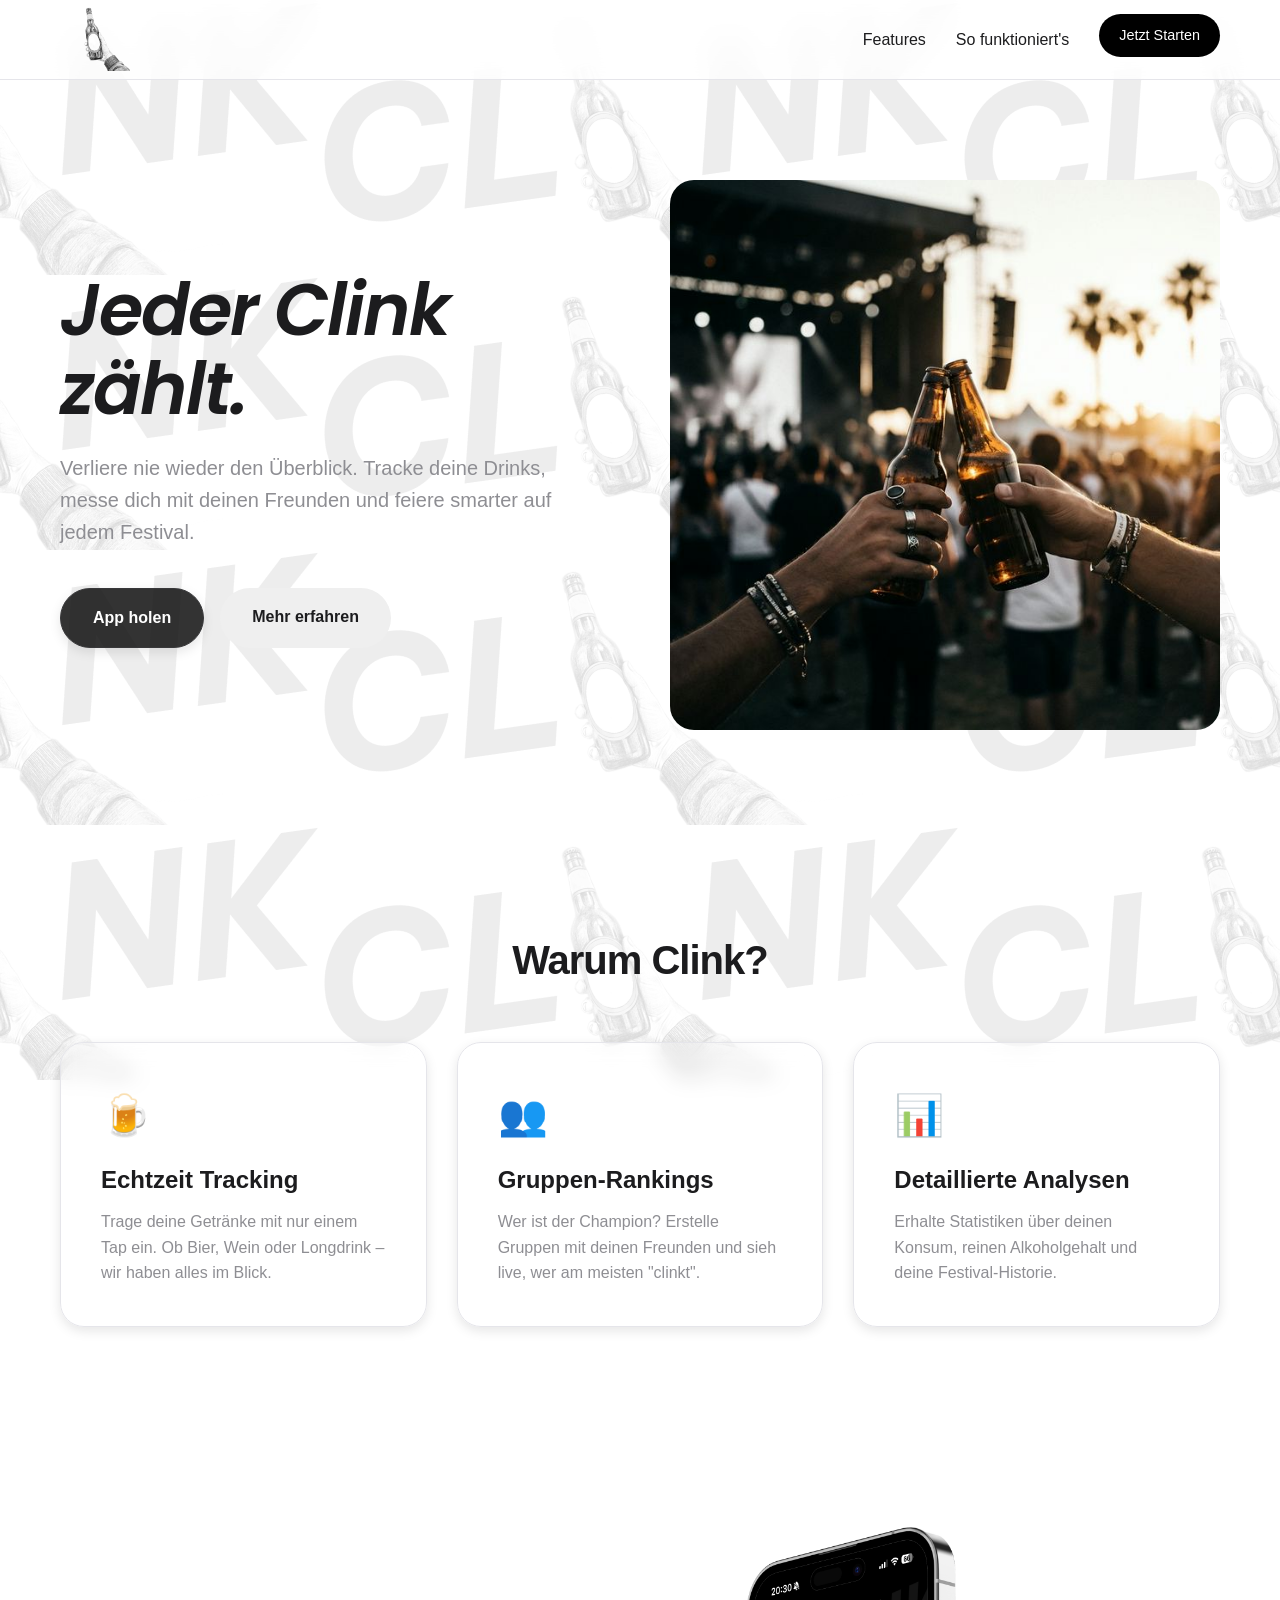
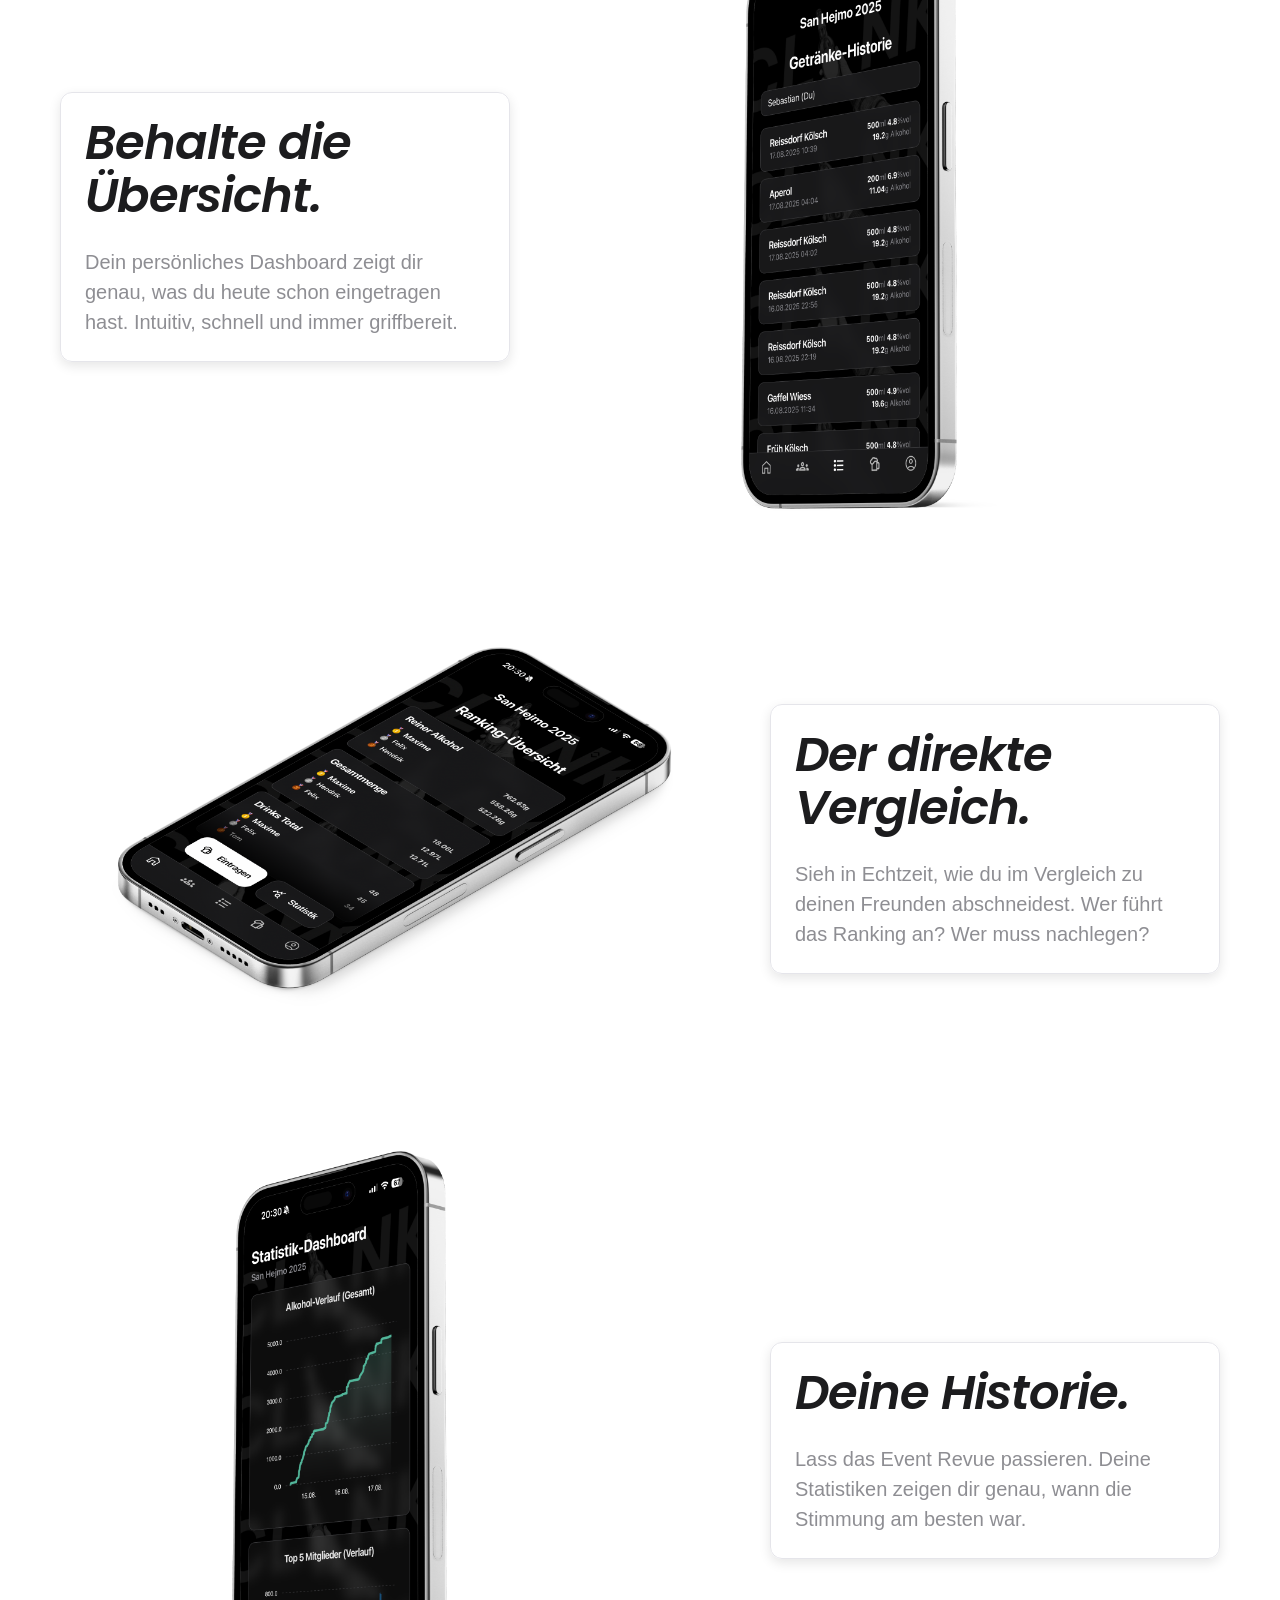
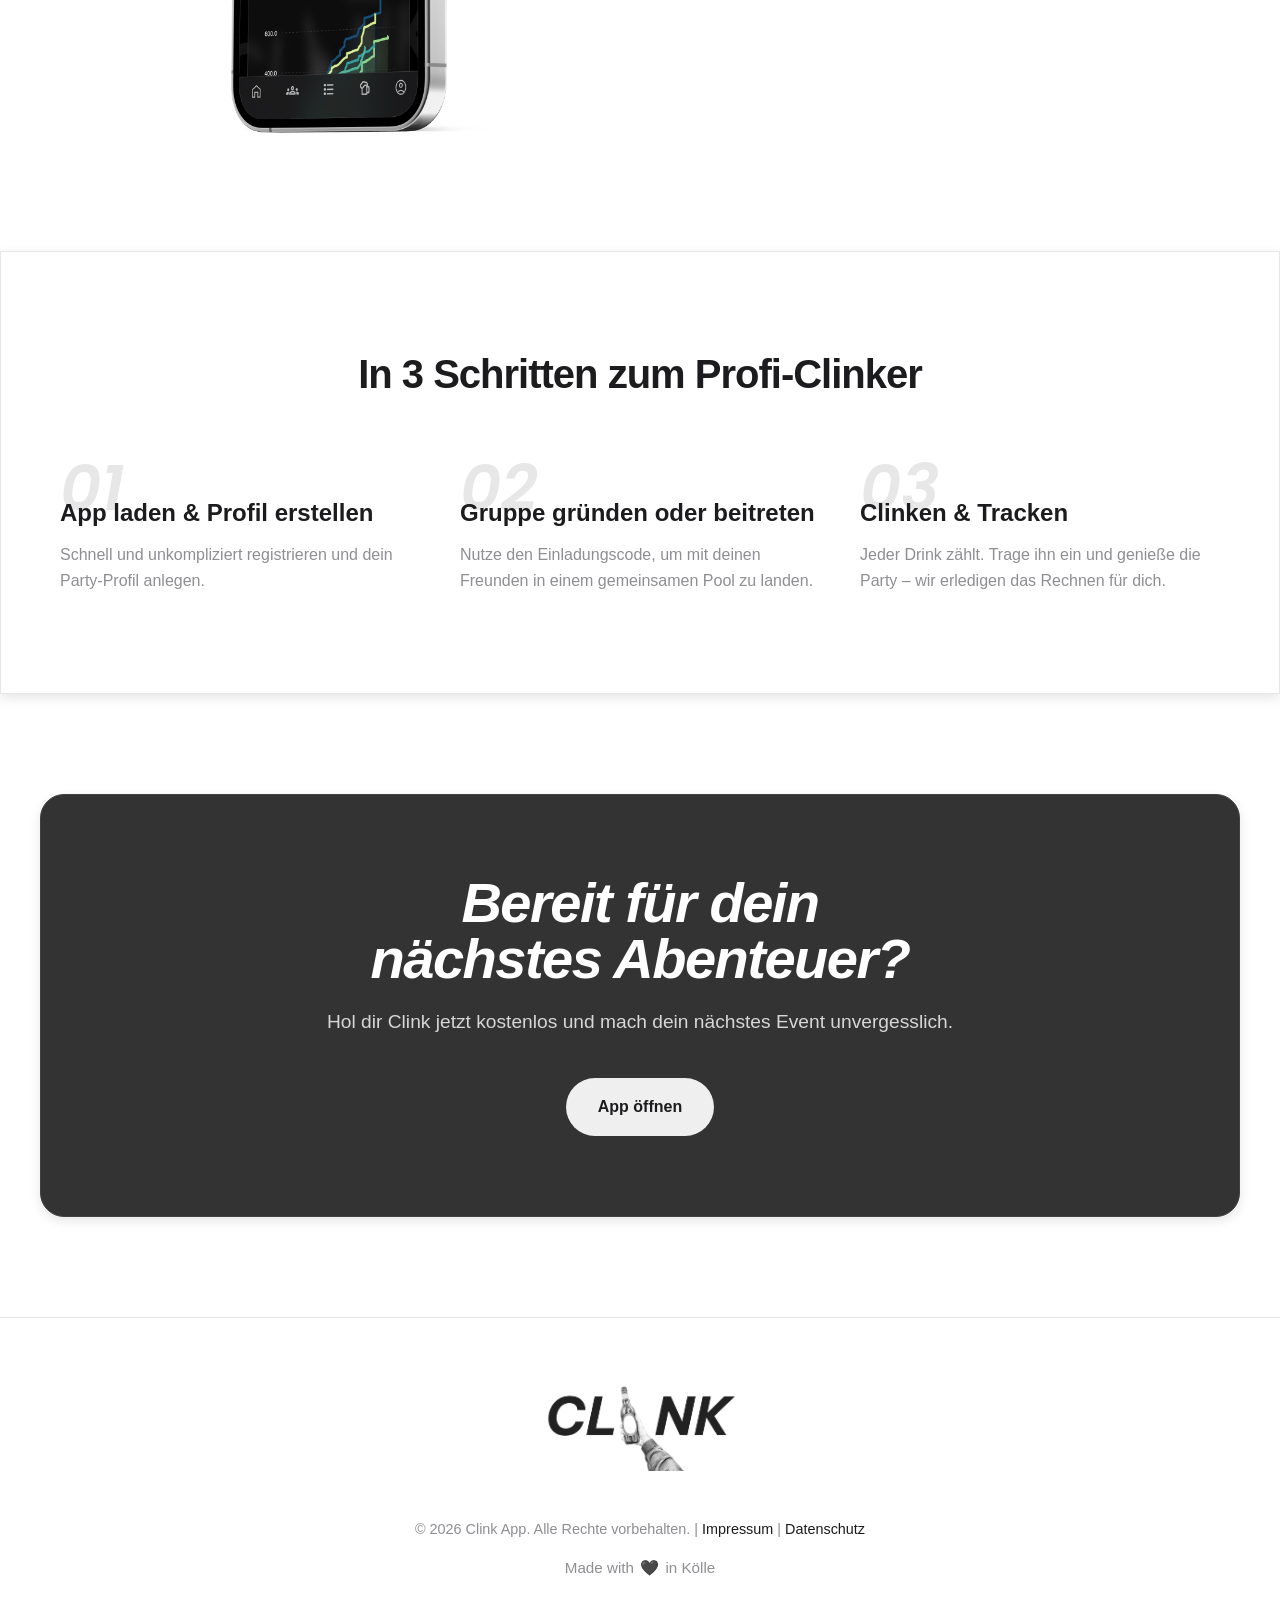
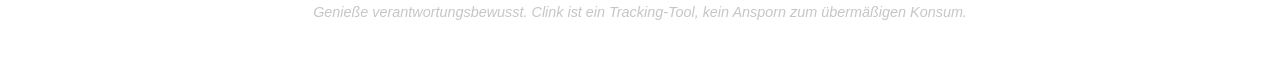
==== index.html @ c9721e07 "remove intro, enhance button and CTA styles" ====
<!DOCTYPE html>
<html lang="de">
<head>
    <meta charset="UTF-8">
    <meta name="viewport" content="width=device-width, initial-scale=1.0">
    <link rel="icon" type="image/x-icon" href="assets//images/favicon.ico">
    <title>Clink | Jeder Clink zählt – Die Drink-Tracking App für Party & Festival</title>
    <meta name="description" content="Verfolgere deinen Alkoholkonsum auf Festivals und Partys mit Clink. Die smarte Drink-Tracking App für Gruppen. Jeder Clink zählt!">
    <meta name="keywords" content="Drink Tracking, Festival App, Party App, Alkohol Tracker, Clink App, Party Statistik">
    
    <!-- Open Graph / Facebook -->
    <meta property="og:type" content="website">
    <meta property="og:url" content="https://clink-app.de/">
    <meta property="og:title" content="Clink | Jeder Clink zählt">
    <meta property="og:description" content="Die ultimative App zum Tracken deiner Drinks auf Festivals und Partys. Jetzt Gruppen beitreten und Statistik führen.">
    <meta property="og:image" content="assets/images/og-image.jpg">

    <!-- Twitter -->
    <meta property="twitter:card" content="summary_large_image">
    <meta property="twitter:url" content="https://clink-app.de/">
    <meta property="twitter:title" content="Clink | Jeder Clink zählt">
    <meta property="twitter:description" content="Die ultimative App zum Tracken deiner Drinks auf Festivals und Partys.">
    <meta property="twitter:image" content="assets/images/og-image.jpg">

    <!-- Schema.org for SEO -->
    <script type="application/ld+json">
    {
      "@context": "https://schema.org",
      "@type": "SoftwareApplication",
      "name": "Clink",
      "operatingSystem": "iOS, Android",
      "applicationCategory": "UtilitiesApplication",
      "offers": {
        "@type": "Offer",
        "price": "0",
        "priceCurrency": "EUR"
      },
      "description": "Die ultimative Drink-Tracking App für Partys und Festivals. Jeder Clink zählt!",
      "aggregateRating": {
        "@type": "AggregateRating",
        "ratingValue": "4.9",
        "ratingCount": "1024"
      }
    }
    </script>
    <link rel="stylesheet" href="style.css">
</head>
<body>
    <!-- Parallax Background -->
    <div class="parallax-bg" id="parallaxBg"></div>
    
    <header>
        <nav class="container">
            <div class="logo">
                <img src="assets/images/clink-logo.png">
            </div>
            <button class="mobile-menu-toggle" aria-label="Menü öffnen">
                <span></span>
                <span></span>
                <span></span>
            </button>
            <ul class="nav-links">
                <li><a href="#features">Features</a></li>
                <li><a href="#how-it-works">So funktioniert's</a></li>
                <li><a href="#download" class="btn btn-small">Jetzt Starten</a></li>
            </ul>
        </nav>
    </header>

    <main>
        <section class="hero">
            <div class="container hero-grid">
                <div class="hero-content">
                    <h1 class="italic-brand">Jeder Clink zählt.</h1>
                    <p class="hero-subtext">Verliere nie wieder den Überblick. Tracke deine Drinks, messe dich mit deinen Freunden und feiere smarter auf jedem Festival.</p>
                    <div class="hero-cta">
                        <a href="#download" class="btn btn-primary frosted inverted">App holen</a>
                        <a href="#features" class="btn btn-secondary">Mehr erfahren</a>
                    </div>
                </div>
                <div class="hero-visual">
                    <div class="app-mockup-wrapper">
                        <!-- Space for an image/graphic -->
                        <div class="sticker-inspiration">
                            <img src="assets/images/hero-graphic.webp" alt="Clink App Illustration" id="hero-img">
                        </div>
                    </div>
                </div>
            </div>
        </section>

        <section id="features" class="features">
            <div class="container">
                <h2 class="section-title">Warum Clink?</h2>
                <div class="features-grid">
                    <div class="feature-card frosted">
                        <div class="icon">🍺</div>
                        <h3>Echtzeit Tracking</h3>
                        <p>Trage deine Getränke mit nur einem Tap ein. Ob Bier, Wein oder Longdrink – wir haben alles im Blick.</p>
                    </div>
                    <div class="feature-card frosted">
                        <div class="icon">👥</div>
                        <h3>Gruppen-Rankings</h3>
                        <p>Wer ist der Champion? Erstelle Gruppen mit deinen Freunden und sieh live, wer am meisten "clinkt".</p>
                    </div>
                    <div class="feature-card frosted">
                        <div class="icon">📊</div>
                        <h3>Detaillierte Analysen</h3>
                        <p>Erhalte Statistiken über deinen Konsum, reinen Alkoholgehalt und deine Festival-Historie.</p>
                    </div>
                </div>
            </div>
        </section>

        <section class="mockups-section">
            <div class="container">
                <div class="mockup-row">
                    <div class="mockup-text frosted">
                        <h2 class="italic-brand">Behalte die Übersicht.</h2>
                        <p>Dein persönliches Dashboard zeigt dir genau, was du heute schon eingetragen hast. Intuitiv, schnell und immer griffbereit.</p>
                    </div>
                    <div class="mockup-image">
                        <img src="assets/images/mockups/mockup6.png" alt="Clink App Dashboard Mockup">
                    </div>
                </div>

                <div class="mockup-row reverse">
                    <div class="mockup-text frosted">
                        <h2 class="italic-brand">Der direkte Vergleich.</h2>
                        <p>Sieh in Echtzeit, wie du im Vergleich zu deinen Freunden abschneidest. Wer führt das Ranking an? Wer muss nachlegen?</p>
                    </div>
                    <div class="mockup-image">
                        <img src="assets/images/mockups/mockup3.png" alt="Clink App Ranking Mockup">
                    </div>
                </div>

                
                <div class="mockup-row reverse">
                    <div class="mockup-text frosted">
                        <h2 class="italic-brand">Deine Historie.</h2>
                        <p>Lass das Event Revue passieren. Deine Statistiken zeigen dir genau, wann die Stimmung am besten war.</p>
                    </div>
                    <div class="mockup-image">
                        <img src="assets/images/mockups/mockup4.png" alt="Clink App Stats Mockup">
                    </div>
                </div>
            </div>
        </section>

        <section id="how-it-works" class="how-it-works frosted">
            <div class="container">
                <h2 class="section-title">In 3 Schritten zum Profi-Clinker</h2>
                <div class="steps">
                    <div class="step">
                        <span class="step-num">01</span>
                        <h3>App laden & Profil erstellen</h3>
                        <p>Schnell und unkompliziert registrieren und dein Party-Profil anlegen.</p>
                    </div>
                    <div class="step">
                        <span class="step-num">02</span>
                        <h3>Gruppe gründen oder beitreten</h3>
                        <p>Nutze den Einladungscode, um mit deinen Freunden in einem gemeinsamen Pool zu landen.</p>
                    </div>
                    <div class="step">
                        <span class="step-num">03</span>
                        <h3>Clinken & Tracken</h3>
                        <p>Jeder Drink zählt. Trage ihn ein und genieße die Party – wir erledigen das Rechnen für dich.</p>
                    </div>
                </div>
            </div>
        </section>

        <section id="download" class="cta-section">
            <div class="container cta-box frosted inverted">
                <h2>Bereit für dein<br>nächstes Abenteuer?</h2>
                <p>Hol dir Clink jetzt kostenlos und mach dein nächstes Event unvergesslich.</p>
                <a href="https://app.clinkapp.de" class="btn btn-secondary">App öffnen</a>
            </div>
        </section>
    </main>

    <footer>
        <div class="container footer-content">
            <div class="footer-logo">
                <img src="assets/images/clink-wide-logo.png" alt="Clink Logo">
            </div>
            <div class="footer-bottom">
                <p>&copy; 2026 Clink App. Alle Rechte vorbehalten. | <a href="impressum.html">Impressum</a> | <a href="datenschutz.html">Datenschutz</a></p>
                <p class="made-in">Made with <span class="heart">❤️</span> in Kölle</p>
                <p class="disclaimer">Genieße verantwortungsbewusst. Clink ist ein Tracking-Tool, kein Ansporn zum übermäßigen Konsum.</p>
            </div>
        </div>
    </footer>
    <script>
        // 1. QR-ID aus der URL extrahieren (clinkapp.de/qr=1)
        const urlParams = new URLSearchParams(window.location.search);
        const qrId = urlParams.get('ref');
        if (qrId) {
            // 2. An die API senden
            fetch('https://dumm-gehen-api.dumm-gmbh.de/api/track-qr-scan', {
                method: 'POST',
                headers: {
                    'Content-Type': 'application/json',
                },
                body: JSON.stringify({ qr_id: qrId }),
            })
            .then(response => response.json())
            .then(data => console.log('Scan getrackt:', data))
            .catch(error => console.error('Fehler beim Tracken:', error));
        }

        const mobileMenuToggle = document.querySelector('.mobile-menu-toggle');
        const navLinks = document.querySelector('.nav-links');
        const navLinksLinks = document.querySelectorAll('.nav-links a');

        mobileMenuToggle.addEventListener('click', () => {
            mobileMenuToggle.classList.toggle('active');
            navLinks.classList.toggle('active');
        });

        navLinksLinks.forEach(link => {
            link.addEventListener('click', () => {
                mobileMenuToggle.classList.remove('active');
                navLinks.classList.remove('active');
            });
        });

        // Parallax Effect
        const parallaxBg = document.getElementById('parallaxBg');
        let ticking = false;

        function updateParallax() {
            const scrolled = window.pageYOffset;
            const parallax = parallaxBg;
            const speed = scrolled * 0.08;
            
            parallax.style.transform = `translateY(${-1*speed}px)`;
            
            ticking = false;
        }

        function requestTick() {
            if (!ticking) {
                requestAnimationFrame(updateParallax);
                ticking = true;
            }
        }

        window.addEventListener("DOMContentLoaded", () => {
            requestTick();
        })
        window.addEventListener('scroll', requestTick);
        
        // Handle resize for responsive parallax
        window.addEventListener('resize', () => {
            requestTick();
        });
    </script>
</body>
</html>
---- style.css ----
@font-face {
    font-family: 'PoppinsSemiBoldItalic';
    src: url('assets/fonts/Poppins-SemiBoldItalic.ttf') format('truetype');
    font-weight: 600;
    font-style: italic;
}

:root {
    --primary-color: #000000;
    --secondary-color: #F2F2F7;
    --accent-color: #000000;
    --text-main: #1C1C1E;
    --text-muted: #8E8E93;
    --background: #FFFFFF;
    --border-color: #E5E5EA;
    --radius-l: 24px;
    --radius-m: 16px;
    --max-width: 1200px;
    --font-main: -apple-system, BlinkMacSystemFont, "Segoe UI", Roboto, Helvetica, Arial, sans-serif;
    --font-accent: 'PoppinsSemiBoldItalic', sans-serif;
}

* {
    margin: 0;
    padding: 0;
    box-sizing: border-box;
}

html {
    scroll-behavior: smooth;
    overflow-x: hidden;
}

body {
    font-family: var(--font-main);
    color: var(--text-main);
    background-color: var(--background);
    line-height: 1.6;
    -webkit-font-smoothing: antialiased;
    overflow-x: hidden;
    position: relative;
}

.frosted {
    background: rgba(255, 255, 255, 0.1) !important;
    backdrop-filter: blur(10px) !important;
    -webkit-backdrop-filter: blur(10px) !important;
    border: 1px solid #E5E5EA !important;
    box-shadow: 0 4px 12px rgba(0, 0, 0, 0.1) !important;
    /* Fix: Verhindert Flackern/Springen nach Animation */
    -webkit-backface-visibility: hidden;
    backface-visibility: hidden;
    transform: translateZ(0);
}

.frosted.inverted {
    background: rgba(0, 0, 0, 0.8) !important;
    border-color: #38383a !important;
    backdrop-filter: none !important;
    mix-blend-mode: overlay !important;
}

/* Parallax Background */
.parallax-bg {
    position: fixed;
    top: 0;
    left: 0;
    width: 100%;
    height: 120vh;
    background-image: url('assets/images/clink-bg.png');
    background-size: cover;
    background-position: center;
    background-repeat: no-repeat;
    background-attachment: fixed;
    z-index: -1;
    will-change: transform;
    opacity: 1;
}

.container {
    max-width: var(--max-width);
    margin: 0 auto;
    padding: 0 20px;
}

/* Typography */
h1,
h2,
h3 {
    line-height: 1.1;
}

.italic-brand {
    font-family: var(--font-accent);
    font-style: italic;
    font-weight: 600;
}

/* Header & Nav */
header {
    height: 80px;
    display: flex;
    align-items: center;
    position: sticky;
    top: 0;
    background: rgba(255, 255, 255, 0.75);
    backdrop-filter: blur(15px);
    z-index: 1000;
    border-bottom: 1px solid var(--border-color);
    position: relative;
}

nav {
    width: 100%;
    display: flex;
    justify-content: space-between;
    align-items: center;
}

.logo img {
    width: 70px;
    height: 70px;
}

.footer-logo img {
    width: 200px;
    height: auto;
}

.brand-i {
    display: inline-block;
    width: 14px;
    height: 30px;
    background: url('assets/images/bottle-icon.svg') no-repeat center;
    background-size: contain;
    margin: 0 2px;
}

.nav-links {
    list-style: none;
    display: flex;
    gap: 30px;
    align-items: center;
}

.nav-links a {
    text-decoration: none;
    color: var(--text-main);
    font-weight: 500;
    transition: color 0.2s;
}

.nav-links a:hover {
    color: var(--text-muted);
}

.mobile-menu-toggle {
    display: none;
    flex-direction: column;
    gap: 6px;
    background: none;
    border: none;
    cursor: pointer;
    padding: 10px;
    z-index: 1001;
}

.mobile-menu-toggle span {
    display: block;
    width: 25px;
    height: 2px;
    background-color: var(--text-main);
    transition: 0.3s;
}

.mobile-menu-toggle.active span:nth-child(1) {
    transform: translateY(8px) rotate(45deg);
}

.mobile-menu-toggle.active span:nth-child(2) {
    opacity: 0;
}

.mobile-menu-toggle.active span:nth-child(3) {
    transform: translateY(-8px) rotate(-45deg);
}

/* Buttons */
.btn {
    display: inline-block;
    padding: 16px 32px;
    border-radius: 100px;
    text-decoration: none;
    font-weight: 600;
    transition: transform 0.3s cubic-bezier(0.19, 1, 0.22, 1),
        color 0.3s,
        text-shadow 0.3s,
        font-weight 0.3s,
        box-shadow 0.3s;
    cursor: pointer;
    border: none;
    position: relative;
    overflow: hidden;
    z-index: 1;
    /* Base border for the effect */
    box-shadow: 0 0 0 0px transparent;
}

.btn:hover {
    animation: chromatic-border 0.6s infinite ease;
}

.cta-box .btn:hover {
    font-weight: 900;
    transform: skewX(-10deg) scale(1.05);
    /* Skew approximates italic smoothly */
}

@keyframes chromatic-border {
    0% {
        box-shadow: 2px 0 0 rgba(255, 0, 255, 0.6), -2px 0 0 rgba(0, 255, 255, 0.6);
    }

    20% {
        box-shadow: -2px 0 0 rgba(255, 0, 255, 0.6), 2px 0 0 rgba(0, 255, 255, 0.6);
    }

    40% {
        box-shadow: 2px 1px 0 rgba(255, 0, 0, 0.5), -2px -1px 0 rgba(0, 0, 255, 0.5);
    }

    60% {
        box-shadow: -2px -1px 0 rgba(255, 0, 0, 0.5), 2px 1px 0 rgba(0, 0, 255, 0.5);
    }

    80% {
        box-shadow: 3px 0 0 rgba(255, 0, 255, 0.5), -3px 0 0 rgba(0, 255, 255, 0.5);
    }

    100% {
        box-shadow: 2px 0 0 rgba(255, 0, 255, 0.6), -2px 0 0 rgba(0, 255, 255, 0.6);
    }
}

.btn::before {
    content: '';
    position: absolute;
    top: 0;
    left: -150%;
    width: 120%;
    height: 120%;
    transform: skewX(-20deg);
    transition: left 0.5s cubic-bezier(0.19, 1, 0.22, 1);
    z-index: -1;
}

.btn:active {
    transform: scale(0.98);
}

.btn-primary {
    background-color: var(--primary-color);
    color: #fff;
}

.btn-primary::before,
.btn-secondary::before {
    background-color: #333333;
}

.btn-secondary {
    background-color: #efefef;
    color: var(--text-main);
}


.btn-small {
    padding: 10px 20px;
    background-color: var(--primary-color);
    color: #fff !important;
    font-size: 0.9rem;
}

.btn-small::before {
    background-color: #333333;
}

/* Hero Section */
.hero {
    padding: 100px 0;
    position: relative;
    z-index: 1;
}

.hero-grid {
    display: grid;
    grid-template-columns: 1fr 1fr;
    gap: 60px;
    align-items: center;
}

.hero-content h1 {
    font-size: 4.5rem;
    margin-bottom: 24px;
    letter-spacing: -2px;
}

.hero-subtext {
    font-size: 1.25rem;
    color: var(--text-muted);
    margin-bottom: 40px;
    max-width: 500px;
}

.hero-cta {
    display: flex;
    gap: 16px;
}

.hero-visual {
    position: relative;
}

#hero-img {
    width: 100%;
    max-width: 550px;
    border-radius: var(--radius-l);
}

/* Features */
.features {
    padding: 100px 0;
    position: relative;
    z-index: 1;
}

.section-title {
    font-size: 2.5rem;
    text-align: center;
    margin-bottom: 60px;
    letter-spacing: -1px;
}

.features-grid {
    display: grid;
    grid-template-columns: repeat(3, 1fr);
    gap: 30px;
}

.feature-card {
    padding: 40px;
    background-color: rgba(242, 242, 247, 0.85);
    border-radius: var(--radius-l);
    transition: transform 0.3s;
    backdrop-filter: blur(10px);
}

.feature-card:hover {
    transform: translateY(-10px);
}

.feature-card .icon {
    font-size: 2.5rem;
    margin-bottom: 20px;
}

.feature-card h3 {
    font-size: 1.5rem;
    margin-bottom: 16px;
}

.feature-card p {
    color: var(--text-muted);
}

/* Mockups Section */
.mockups-section {
    padding: 100px 0;
    overflow: hidden;
    position: relative;
    z-index: 1;
}

.mockup-row {
    display: flex;
    align-items: center;
    justify-content: space-between;
    margin-bottom: 120px;
    gap: 60px;
}

.mockup-row:last-child {
    margin-bottom: 0;
}

.mockup-row.reverse {
    flex-direction: row-reverse;
}

.mockup-text {
    flex: 1;
    max-width: 450px;
    padding: 24px;
    border-radius: 12px;
}

.mockup-text h2 {
    font-size: 3rem;
    margin-bottom: 24px;
    letter-spacing: -1px;
}

.mockup-text p {
    font-size: 1.25rem;
    color: var(--text-muted);
    line-height: 1.5;
}

.mockup-image {
    flex: 1;
    display: flex;
    justify-content: center;
    perspective: 1000px;
}

.mockup-image img {
    width: 100%;
    max-width: 600px;
    max-height: 600px;
    object-fit: contain;
    border-radius: 40px;
    transition: transform 0.6s cubic-bezier(0.19, 1, 0.22, 1);
}

/*
.mockup-row:hover .mockup-image img {
    transform: rotateY(-5deg) translateY(-20px);
}

.mockup-row.reverse:hover .mockup-image img {
    transform: rotateY(5deg) translateY(-20px);
}
*/

/* How It Works */
.how-it-works {
    padding: 100px 0;
    position: relative;
    z-index: 1;
}

.steps {
    display: grid;
    grid-template-columns: repeat(3, 1fr);
    gap: 40px;
}

.step {
    position: relative;
}

.step-num {
    font-family: var(--font-accent);
    font-size: 4rem;
    opacity: 0.1;
    display: block;
    line-height: 1;
    margin-bottom: -20px;
}

.step h3 {
    font-size: 1.5rem;
    margin-bottom: 16px;
}

.step p {
    color: var(--text-muted);
}

/* CTA Download */
.cta-section {
    padding: 100px 0;
    position: relative;
    z-index: 1;
}

.cta-box {
    background: linear-gradient(135deg, rgba(255, 255, 255, 0.1), rgba(255, 255, 255, 0.02)) !important;
    color: #fff;
    border-radius: var(--radius-l);
    padding: 80px 40px;
    text-align: center;
    display: flex;
    flex-direction: column;
    align-items: center;
    border: 1px solid rgba(255, 255, 255, 0.25) !important;
    outline: 1px solid rgba(255, 255, 255, 0.05);
    /* Double-border effect for extra sharpness */
    outline-offset: -1px;
    backdrop-filter: blur(40px) saturate(200%) !important;
    -webkit-backdrop-filter: blur(40px) saturate(200%) !important;
    box-shadow: 0 40px 80px -20px rgba(0, 0, 0, 0.6),
        inset 0 0 30px rgba(255, 255, 255, 0.05);
    overflow: hidden;
    position: relative;
}

.cta-box h2 {
    font-size: 3.5rem;
    margin-bottom: 20px;
    font-weight: 850;
    letter-spacing: -1.5px;
    animation: chromatic-edge 0.6s infinite steps(1);
    font-style: italic;
    line-height: 1;
}

@keyframes chromatic-edge {
    0% {
        text-shadow: 1.5px 1px rgba(255, 0, 255, 0.6), -1.5px 1px rgba(0, 255, 255, 0.6);
    }

    20% {
        text-shadow: -1.5px -1px rgba(255, 0, 255, 0.6), 1.5px -1px rgba(0, 255, 255, 0.6);
    }

    40% {
        text-shadow: 1px 0.5px rgba(255, 0, 0, 0.5), -1px -0.5px rgba(0, 0, 255, 0.5);
    }

    60% {
        text-shadow: -1px -0.5px rgba(255, 0, 0, 0.5), 1px 0.5px rgba(0, 0, 255, 0.5);
    }

    80% {
        text-shadow: 2px 0.5px rgba(255, 0, 255, 0.5), -2px 0.5px rgba(0, 255, 255, 0.5);
    }

    100% {
        text-shadow: 1.5px 1.2px rgba(255, 0, 255, 0.6), -1.5px 1.2px rgba(0, 255, 255, 0.6);
    }
}

.cta-box p {
    font-size: 1.2rem;
    opacity: 0.8;
    margin-bottom: 40px;
}

/* Footer */
footer {
    padding: 60px 0;
    border-top: 1px solid var(--border-color);
    background-color: rgba(255, 255, 255, 0.8);
    position: relative;
    z-index: 1;
    backdrop-filter: blur(10px);
}

.footer-content {
    display: flex;
    flex-direction: column;
    align-items: center;
    gap: 40px;
}

.footer-clink {
    font-size: 2rem !important;
}

.footer-bottom {
    text-align: center;
    color: var(--text-muted);
    font-size: 0.9rem;
}

.footer-bottom a {
    color: var(--text-main);
    text-decoration: none;
}

.disclaimer {
    margin-top: 20px;
    font-style: italic;
    opacity: 0.5;
}

.made-in {
    margin-top: 15px;
    font-size: 0.95rem;
    font-weight: 500;
}

.heart {
    display: inline-block;
    filter: grayscale(1) brightness(0.7);
    margin: 0 2px;
}

/* Legal Pages */
.legal-page {
    padding: 80px 0;
}

.legal-page h1 {
    font-size: 3rem;
    margin-bottom: 40px;
    letter-spacing: -1.5px;
}

.legal-content h2 {
    font-size: 1.5rem;
    margin: 40px 0 20px;
    letter-spacing: -0.5px;
}

.legal-content h3 {
    font-size: 1.25rem;
    margin: 30px 0 15px;
}

.legal-content h4 {
    font-size: 1.1rem;
    margin: 20px 0 10px;
}

.legal-content p {
    margin-bottom: 16px;
    color: var(--text-main);
}

.legal-content a {
    color: var(--primary-color);
    text-decoration: underline;
}

.source-link {
    margin-top: 60px;
    font-size: 0.8rem;
    opacity: 0.6;
}

/* Mobile Responsive */
@media (max-width: 900px) {

    /* Parallax adjustments for mobile */
    .parallax-bg {
        background-attachment: scroll;
        height: 100vh;
        opacity: 1;
    }

    header {
        height: 70px;
        background: rgba(255, 255, 255, 0.95);
    }

    .mobile-menu-toggle {
        display: flex;
    }

    .nav-links {
        position: fixed;
        top: 0;
        right: -100%;
        width: 80%;
        max-width: 300px;
        height: 100vh;
        background: #fff;
        flex-direction: column;
        justify-content: center;
        padding: 40px;
        box-shadow: -10px 0 30px rgba(0, 0, 0, 0.05);
        transition: 0.4s cubic-bezier(0.19, 1, 0.22, 1);
        z-index: 1000;
        gap: 40px;
    }

    .nav-links.active {
        right: 0;
    }

    .hero {
        padding: 60px 0;
    }

    .hero-grid {
        grid-template-columns: 1fr;
        text-align: center;
        gap: 40px;
    }

    .hero-content h1 {
        font-size: 2.8rem;
        word-break: break-word;
    }

    .hero-cta {
        justify-content: center;
        flex-direction: column;
        width: 100%;
    }

    .hero-cta .btn {
        width: 100%;
    }

    .features-grid,
    .steps {
        grid-template-columns: 1fr;
    }

    .mockup-row,
    .mockup-row.reverse {
        flex-direction: column-reverse;
        gap: 40px;
        margin-bottom: 80px;
        text-align: center;
    }

    .mockup-text {
        max-width: 100%;
    }

    .mockup-text h2 {
        font-size: 2.2rem;
    }

    .mockup-image img {
        max-width: 300px;
    }

    .feature-card {
        padding: 30px 20px;
    }

    .hero-subtext {
        margin: 0 auto 32px;
        font-size: 1.1rem;
    }

    .cta-box {
        padding: 60px 20px;
    }

    .cta-box h2 {
        font-size: 2rem;
    }

    .legal-page h1 {
        font-size: 2.2rem;
    }
}

/* Intro Video Removed */
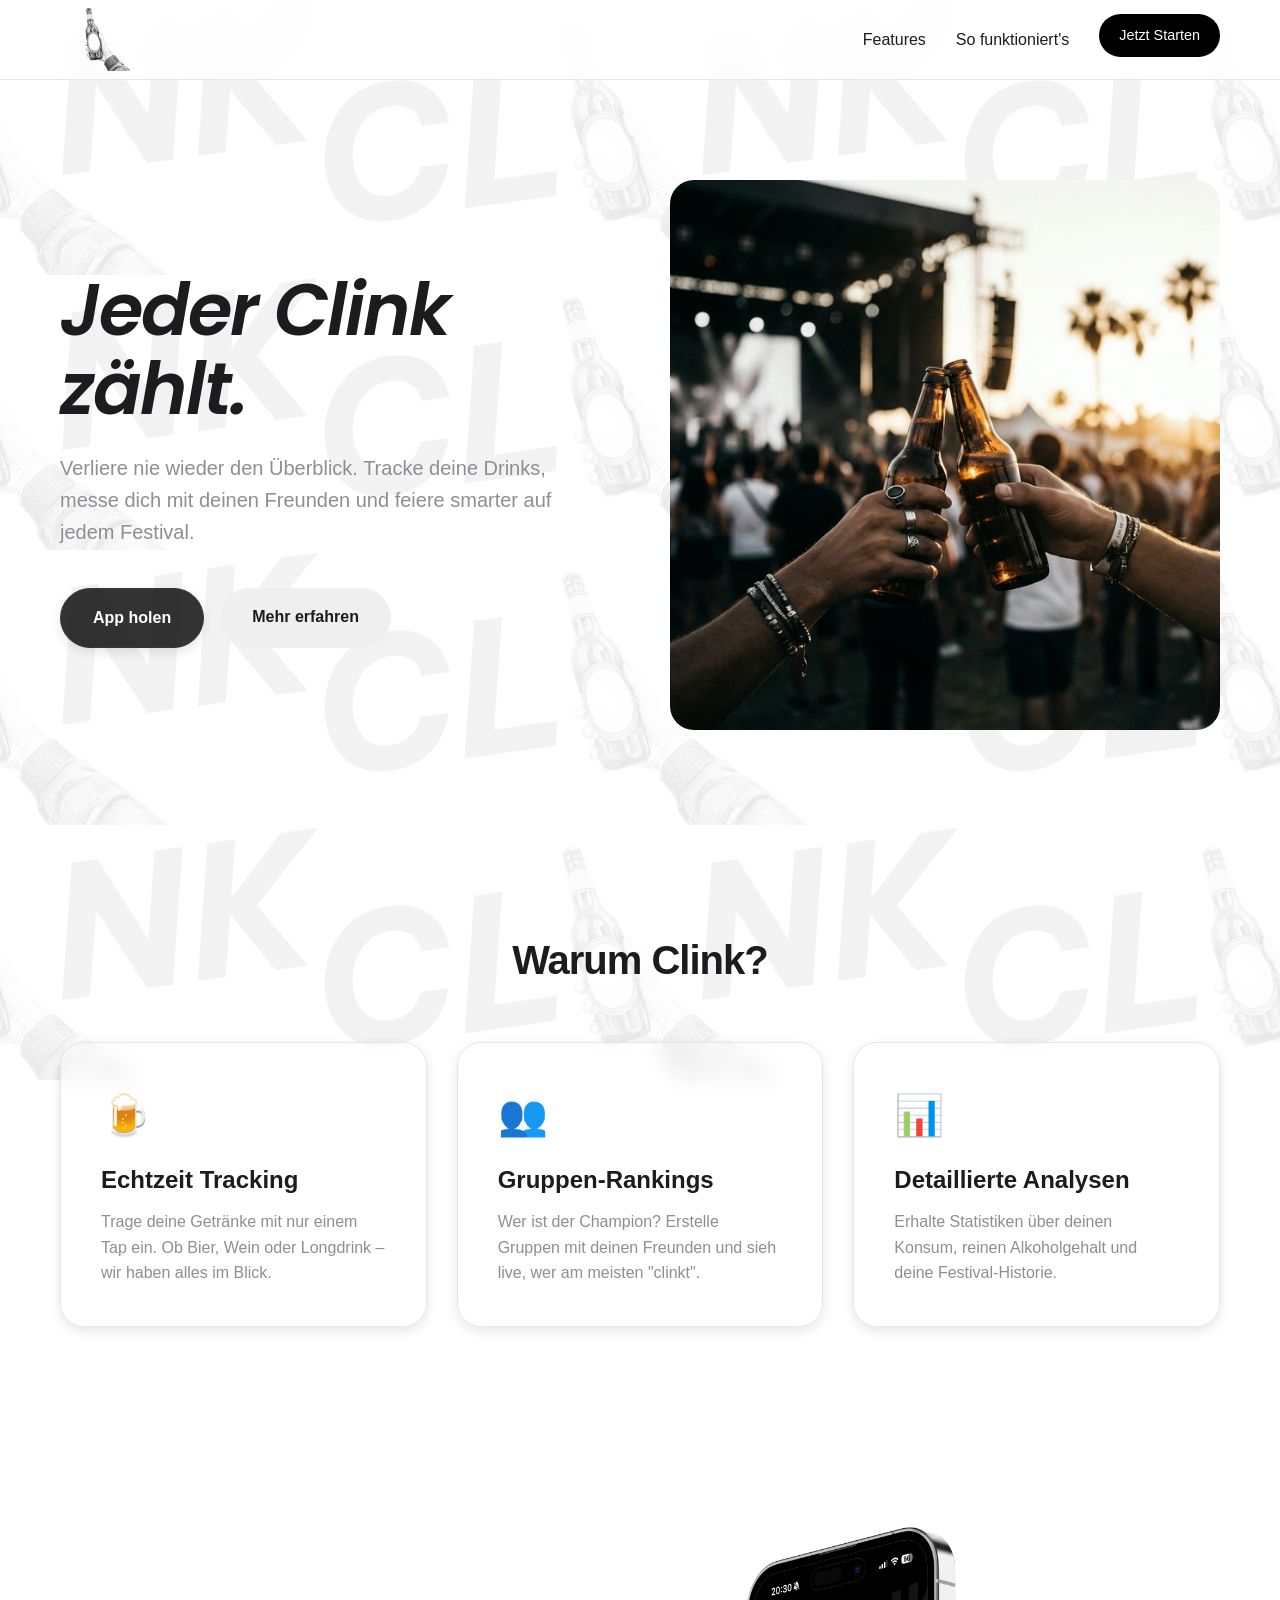
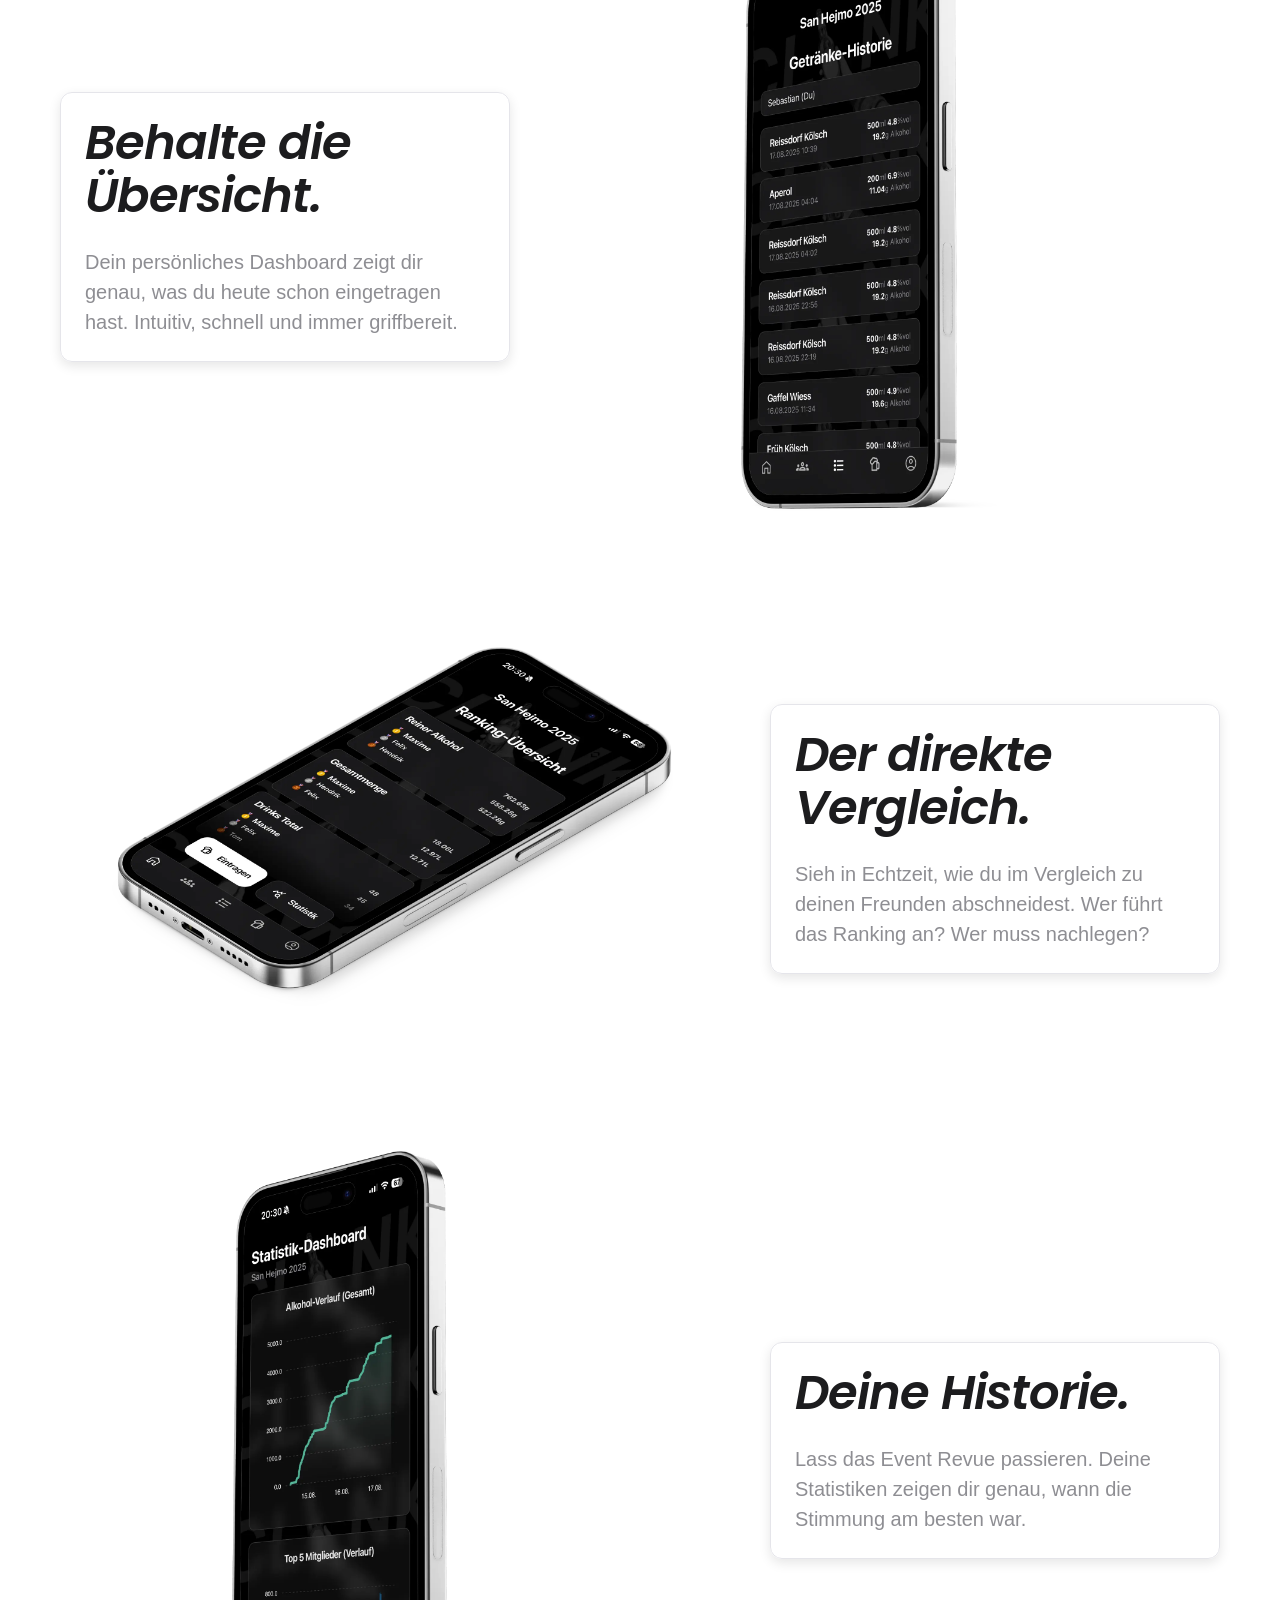
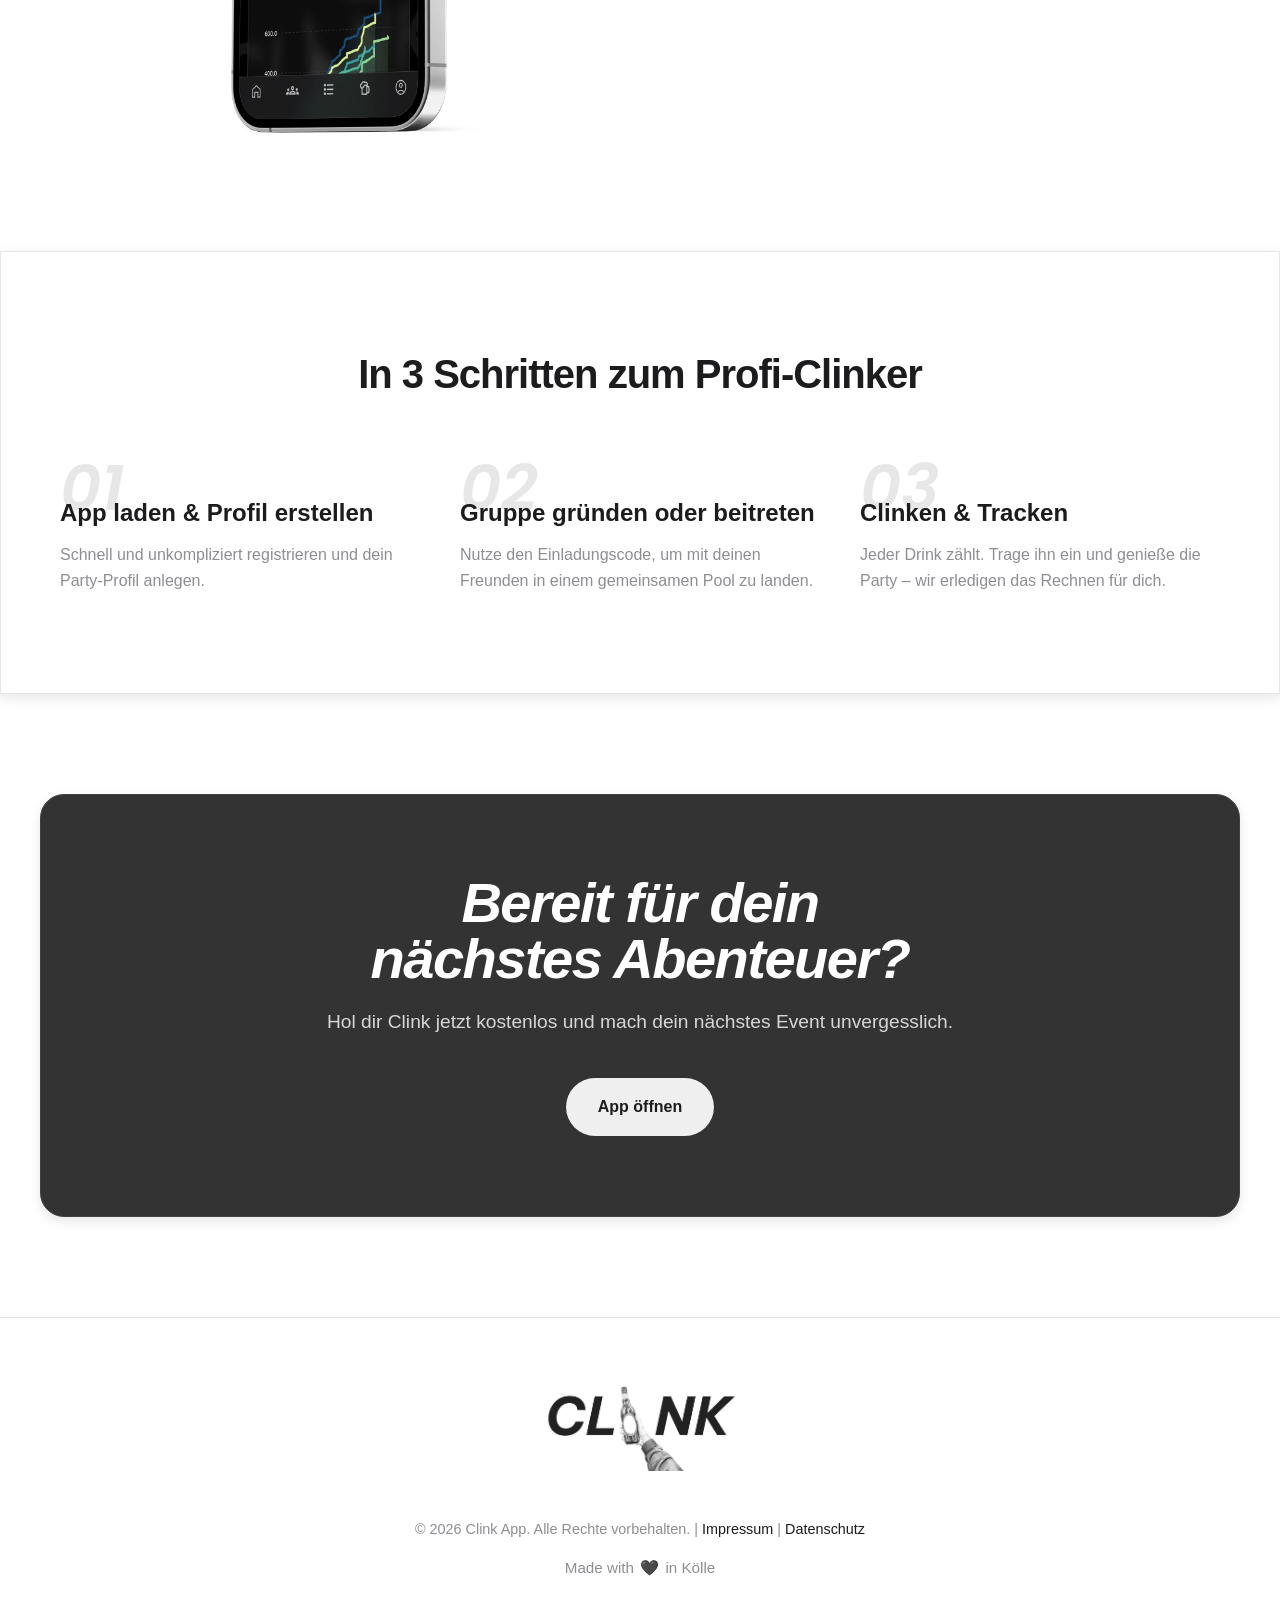
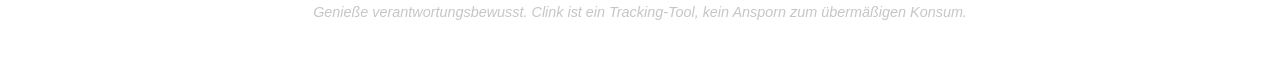
==== commit 2e12fc24: "replace all pngs with webp for SEO" ====
--- a/index.html
+++ b/index.html
@@ -52,7 +52,7 @@
     <header>
         <nav class="container">
             <div class="logo">
-                <img src="assets/images/clink-logo.png">
+                <img src="assets/images/clink-logo.webp">
             </div>
             <button class="mobile-menu-toggle" aria-label="Menü öffnen">
                 <span></span>
@@ -120,7 +120,7 @@
                         <p>Dein persönliches Dashboard zeigt dir genau, was du heute schon eingetragen hast. Intuitiv, schnell und immer griffbereit.</p>
                     </div>
                     <div class="mockup-image">
-                        <img src="assets/images/mockups/mockup6.png" alt="Clink App Dashboard Mockup">
+                        <img src="assets/images/mockups/mockup6.webp" alt="Clink App Dashboard Mockup">
                     </div>
                 </div>
 
@@ -130,7 +130,7 @@
                         <p>Sieh in Echtzeit, wie du im Vergleich zu deinen Freunden abschneidest. Wer führt das Ranking an? Wer muss nachlegen?</p>
                     </div>
                     <div class="mockup-image">
-                        <img src="assets/images/mockups/mockup3.png" alt="Clink App Ranking Mockup">
+                        <img src="assets/images/mockups/mockup3.webp" alt="Clink App Ranking Mockup">
                     </div>
                 </div>
 
@@ -141,7 +141,7 @@
                         <p>Lass das Event Revue passieren. Deine Statistiken zeigen dir genau, wann die Stimmung am besten war.</p>
                     </div>
                     <div class="mockup-image">
-                        <img src="assets/images/mockups/mockup4.png" alt="Clink App Stats Mockup">
+                        <img src="assets/images/mockups/mockup4.webp" alt="Clink App Stats Mockup">
                     </div>
                 </div>
             </div>
@@ -182,7 +182,7 @@
     <footer>
         <div class="container footer-content">
             <div class="footer-logo">
-                <img src="assets/images/clink-wide-logo.png" alt="Clink Logo">
+                <img src="assets/images/clink-wide-logo.webp" alt="Clink Logo">
             </div>
             <div class="footer-bottom">
                 <p>&copy; 2026 Clink App. Alle Rechte vorbehalten. | <a href="impressum.html">Impressum</a> | <a href="datenschutz.html">Datenschutz</a></p>
--- a/style.css
+++ b/style.css
@@ -67,7 +67,7 @@
     left: 0;
     width: 100%;
     height: 120vh;
-    background-image: url('assets/images/clink-bg.png');
+    background-image: url('assets/images/clink-bg.webp');
     background-size: cover;
     background-position: center;
     background-repeat: no-repeat;
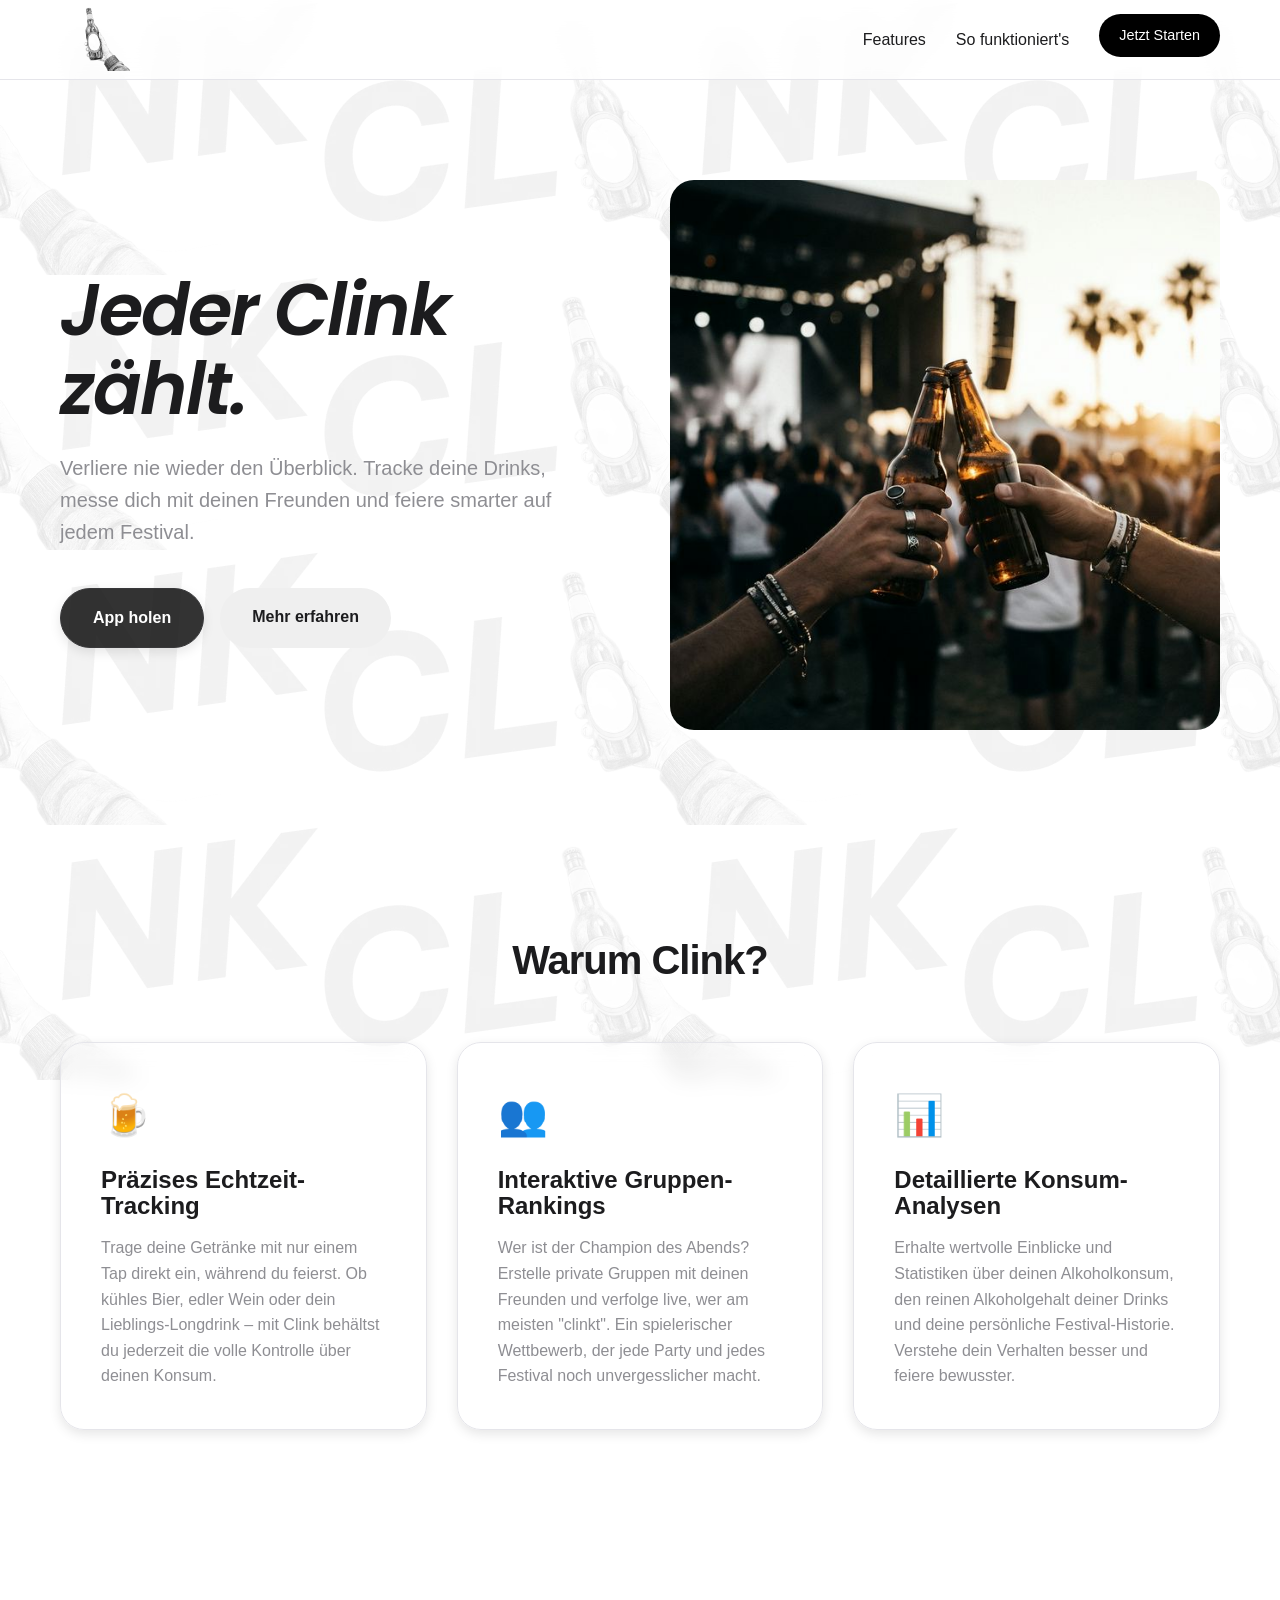
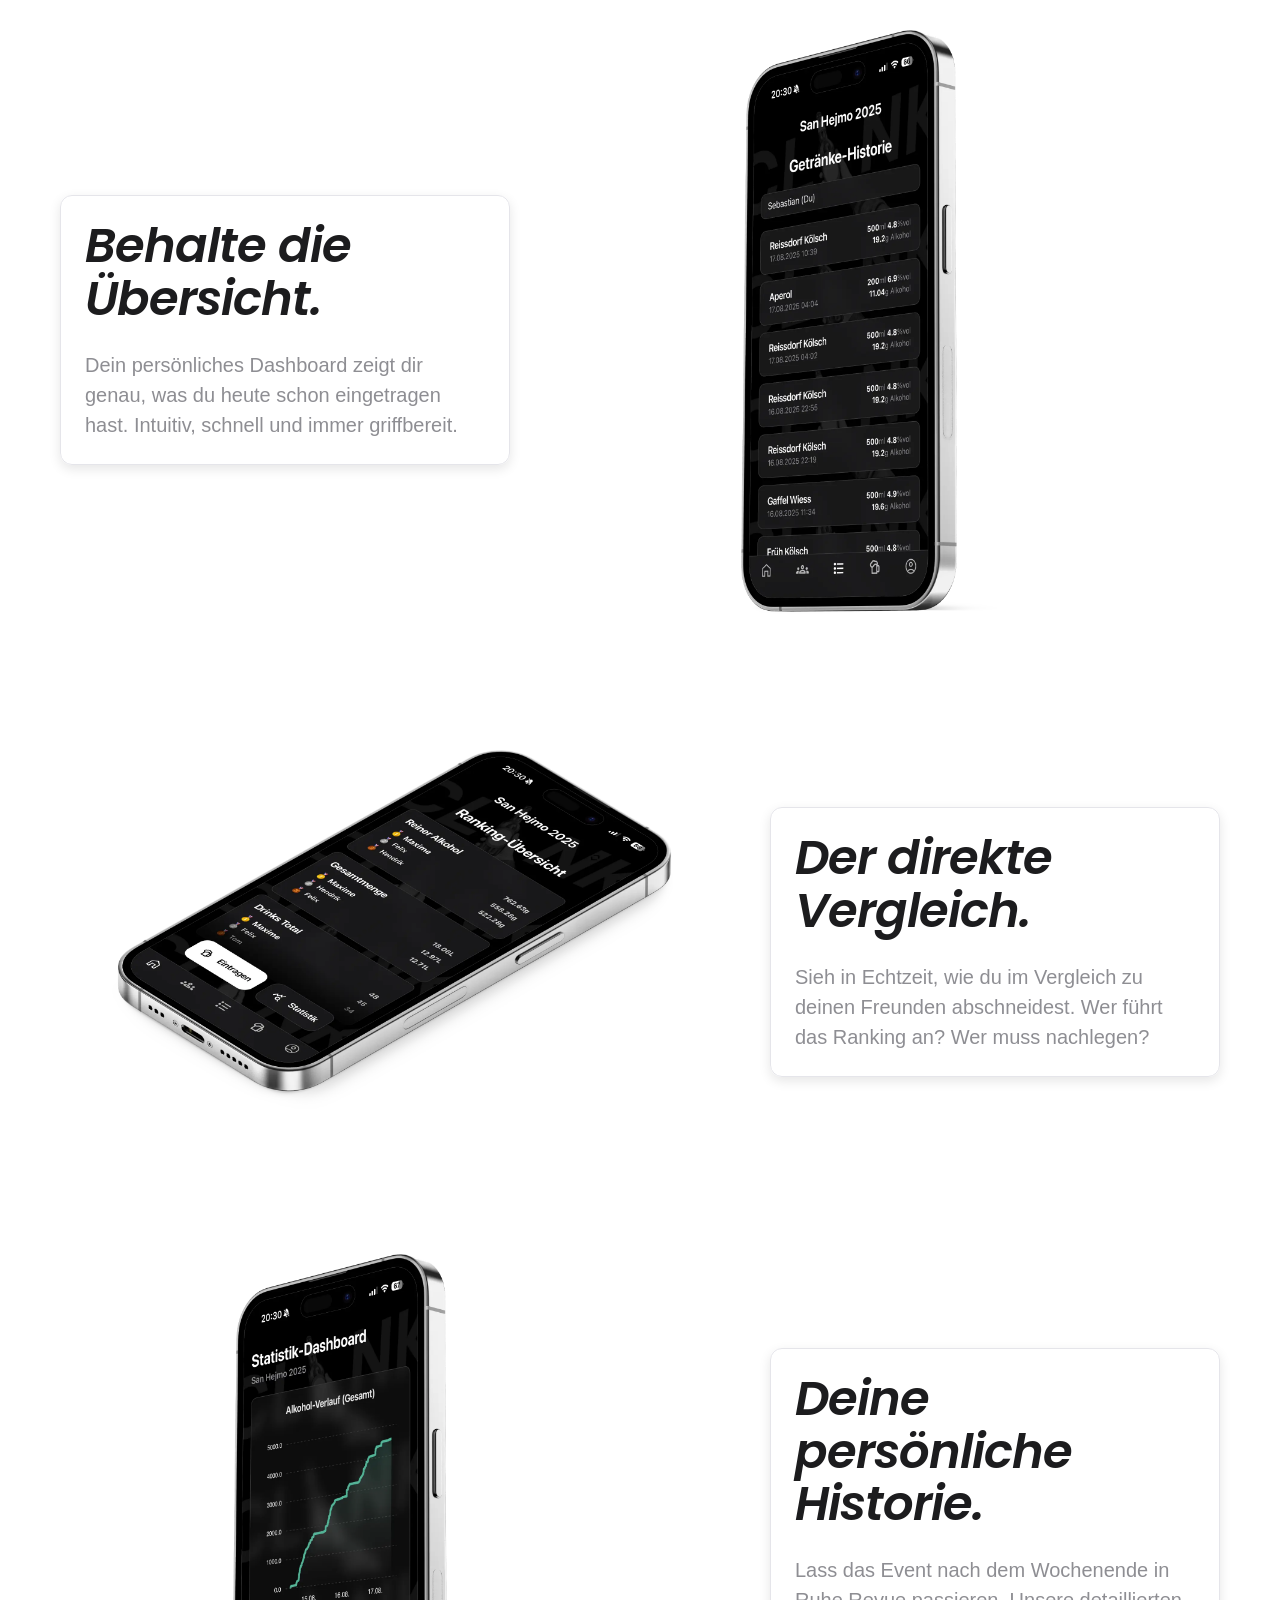
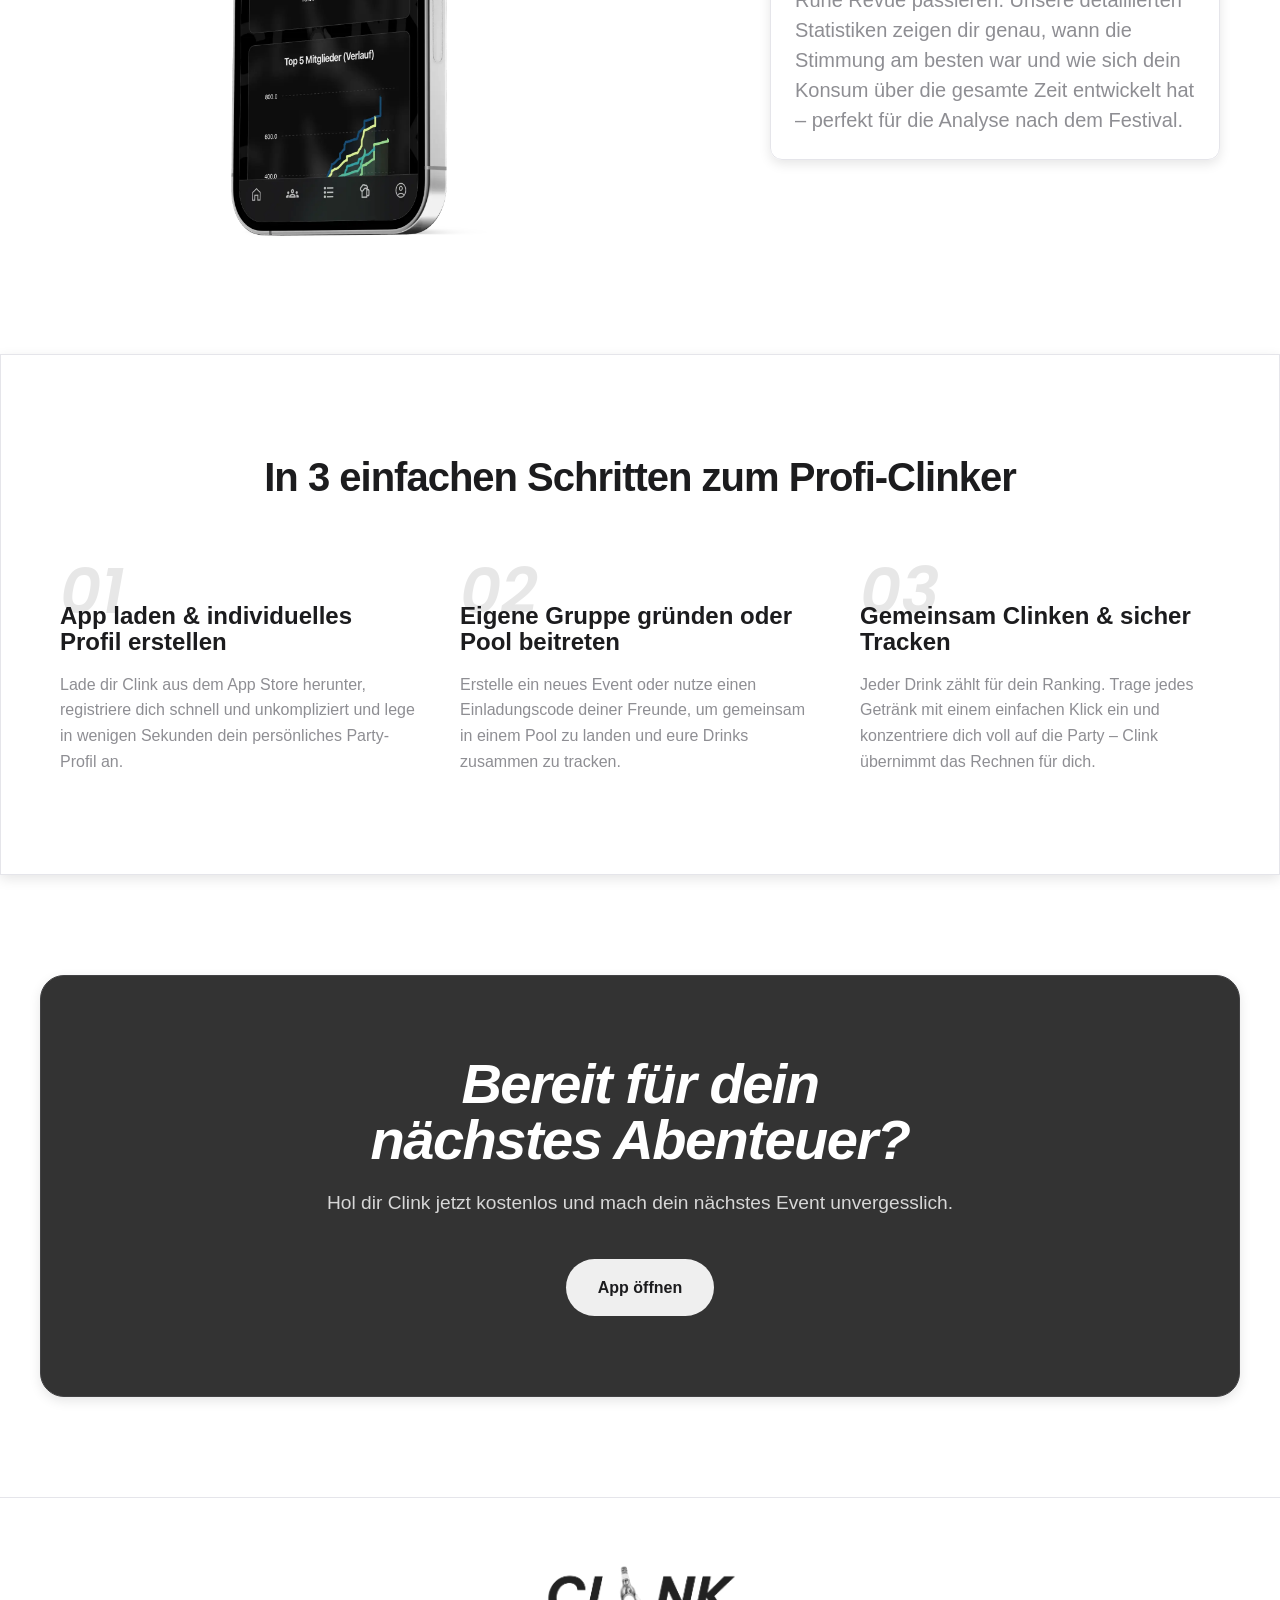
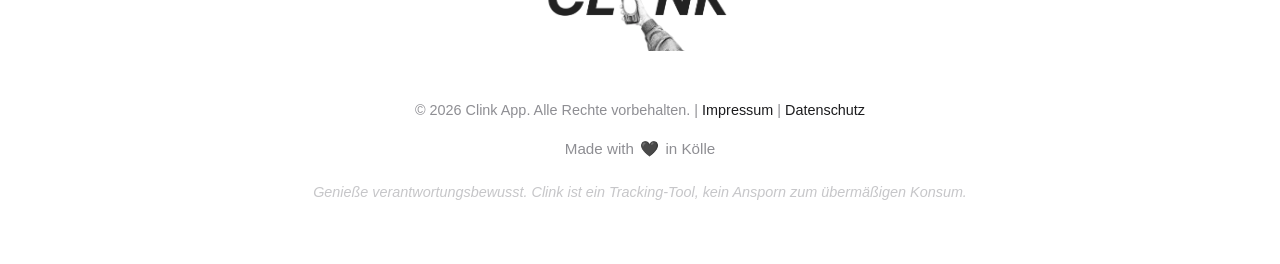
==== commit dbeabe91: "optimize texts for SEO" ====
--- a/index.html
+++ b/index.html
@@ -4,7 +4,7 @@
     <meta charset="UTF-8">
     <meta name="viewport" content="width=device-width, initial-scale=1.0">
     <link rel="icon" type="image/x-icon" href="assets//images/favicon.ico">
-    <title>Clink | Jeder Clink zählt – Die Drink-Tracking App für Party & Festival</title>
+    <title>Clink | Deine Drink-Tracking App für Party & Festival</title>
     <meta name="description" content="Verfolgere deinen Alkoholkonsum auf Festivals und Partys mit Clink. Die smarte Drink-Tracking App für Gruppen. Jeder Clink zählt!">
     <meta name="keywords" content="Drink Tracking, Festival App, Party App, Alkohol Tracker, Clink App, Party Statistik">
     
@@ -52,7 +52,7 @@
     <header>
         <nav class="container">
             <div class="logo">
-                <img src="assets/images/clink-logo.webp">
+                <img src="assets/images/clink-logo.webp" alt="Clink Logo Icon">
             </div>
             <button class="mobile-menu-toggle" aria-label="Menü öffnen">
                 <span></span>
@@ -95,18 +95,18 @@
                 <div class="features-grid">
                     <div class="feature-card frosted">
                         <div class="icon">🍺</div>
-                        <h3>Echtzeit Tracking</h3>
-                        <p>Trage deine Getränke mit nur einem Tap ein. Ob Bier, Wein oder Longdrink – wir haben alles im Blick.</p>
+                        <h3>Präzises Echtzeit-Tracking</h3>
+                        <p>Trage deine Getränke mit nur einem Tap direkt ein, während du feierst. Ob kühles Bier, edler Wein oder dein Lieblings-Longdrink – mit Clink behältst du jederzeit die volle Kontrolle über deinen Konsum.</p>
                     </div>
                     <div class="feature-card frosted">
                         <div class="icon">👥</div>
-                        <h3>Gruppen-Rankings</h3>
-                        <p>Wer ist der Champion? Erstelle Gruppen mit deinen Freunden und sieh live, wer am meisten "clinkt".</p>
+                        <h3>Interaktive Gruppen-Rankings</h3>
+                        <p>Wer ist der Champion des Abends? Erstelle private Gruppen mit deinen Freunden und verfolge live, wer am meisten "clinkt". Ein spielerischer Wettbewerb, der jede Party und jedes Festival noch unvergesslicher macht.</p>
                     </div>
                     <div class="feature-card frosted">
                         <div class="icon">📊</div>
-                        <h3>Detaillierte Analysen</h3>
-                        <p>Erhalte Statistiken über deinen Konsum, reinen Alkoholgehalt und deine Festival-Historie.</p>
+                        <h3>Detaillierte Konsum-Analysen</h3>
+                        <p>Erhalte wertvolle Einblicke und Statistiken über deinen Alkoholkonsum, den reinen Alkoholgehalt deiner Drinks und deine persönliche Festival-Historie. Verstehe dein Verhalten besser und feiere bewusster.</p>
                     </div>
                 </div>
             </div>
@@ -137,11 +137,11 @@
                 
                 <div class="mockup-row reverse">
                     <div class="mockup-text frosted">
-                        <h2 class="italic-brand">Deine Historie.</h2>
-                        <p>Lass das Event Revue passieren. Deine Statistiken zeigen dir genau, wann die Stimmung am besten war.</p>
+                        <h2 class="italic-brand">Deine persönliche Historie.</h2>
+                        <p>Lass das Event nach dem Wochenende in Ruhe Revue passieren. Unsere detaillierten Statistiken zeigen dir genau, wann die Stimmung am besten war und wie sich dein Konsum über die gesamte Zeit entwickelt hat – perfekt für die Analyse nach dem Festival.</p>
                     </div>
                     <div class="mockup-image">
-                        <img src="assets/images/mockups/mockup4.webp" alt="Clink App Stats Mockup">
+                        <img src="assets/images/mockups/mockup4.webp" alt="Clink App Statistik und Historie Mockup">
                     </div>
                 </div>
             </div>
@@ -149,22 +149,22 @@
 
         <section id="how-it-works" class="how-it-works frosted">
             <div class="container">
-                <h2 class="section-title">In 3 Schritten zum Profi-Clinker</h2>
+                <h2 class="section-title">In 3 einfachen Schritten zum Profi-Clinker</h2>
                 <div class="steps">
                     <div class="step">
                         <span class="step-num">01</span>
-                        <h3>App laden & Profil erstellen</h3>
-                        <p>Schnell und unkompliziert registrieren und dein Party-Profil anlegen.</p>
+                        <h3>App laden & individuelles Profil erstellen</h3>
+                        <p>Lade dir Clink aus dem App Store herunter, registriere dich schnell und unkompliziert und lege in wenigen Sekunden dein persönliches Party-Profil an.</p>
                     </div>
                     <div class="step">
                         <span class="step-num">02</span>
-                        <h3>Gruppe gründen oder beitreten</h3>
-                        <p>Nutze den Einladungscode, um mit deinen Freunden in einem gemeinsamen Pool zu landen.</p>
+                        <h3>Eigene Gruppe gründen oder Pool beitreten</h3>
+                        <p>Erstelle ein neues Event oder nutze einen Einladungscode deiner Freunde, um gemeinsam in einem Pool zu landen und eure Drinks zusammen zu tracken.</p>
                     </div>
                     <div class="step">
                         <span class="step-num">03</span>
-                        <h3>Clinken & Tracken</h3>
-                        <p>Jeder Drink zählt. Trage ihn ein und genieße die Party – wir erledigen das Rechnen für dich.</p>
+                        <h3>Gemeinsam Clinken & sicher Tracken</h3>
+                        <p>Jeder Drink zählt für dein Ranking. Trage jedes Getränk mit einem einfachen Klick ein und konzentriere dich voll auf die Party – Clink übernimmt das Rechnen für dich.</p>
                     </div>
                 </div>
             </div>
--- a/style.css
+++ b/style.css
@@ -210,9 +210,16 @@
     animation: chromatic-border 0.6s infinite ease;
 }
 
+.cta-box .btn {
+    font-size: 1rem;
+    transition: all 0.3s ease;
+}
+
 .cta-box .btn:hover {
     font-weight: 900;
     transform: skewX(-10deg) scale(1.05);
+    font-size: 1.4rem;
+    transition: all 0.3s ease;
     /* Skew approximates italic smoothly */
 }
 
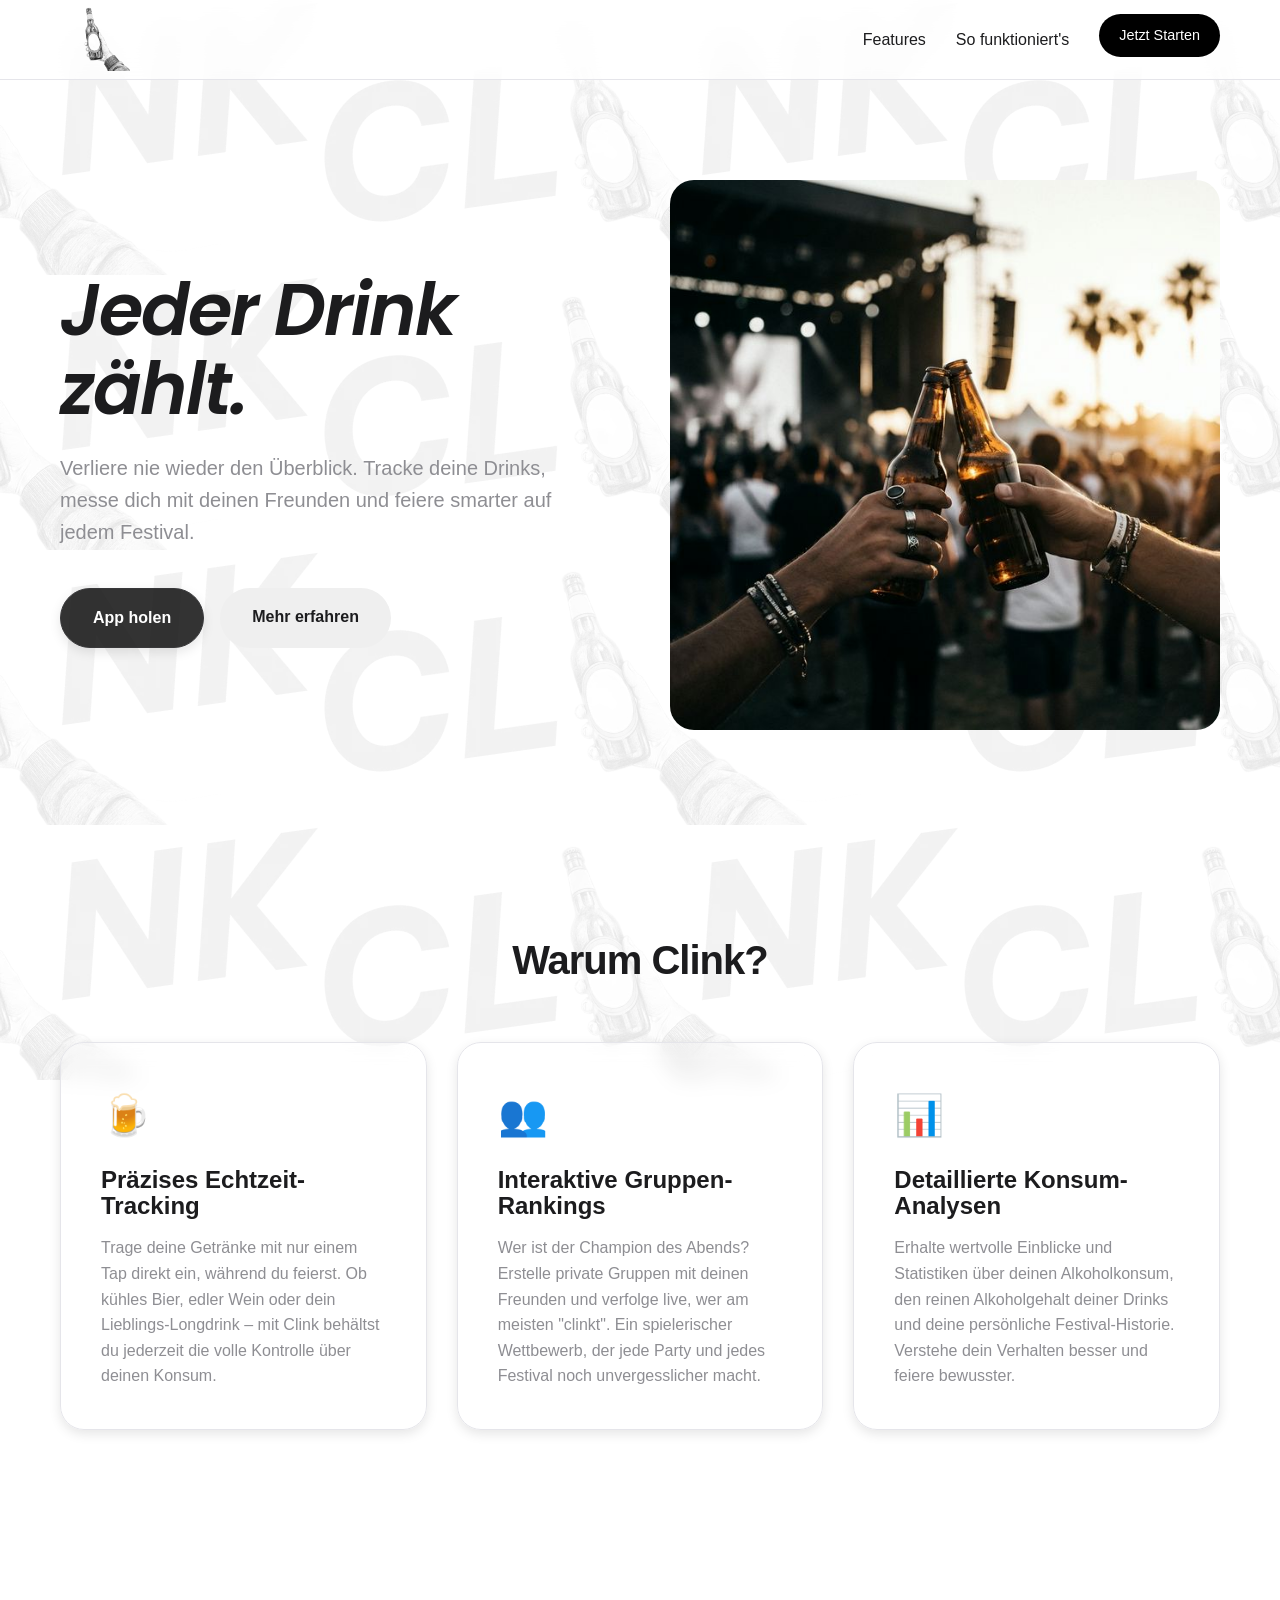
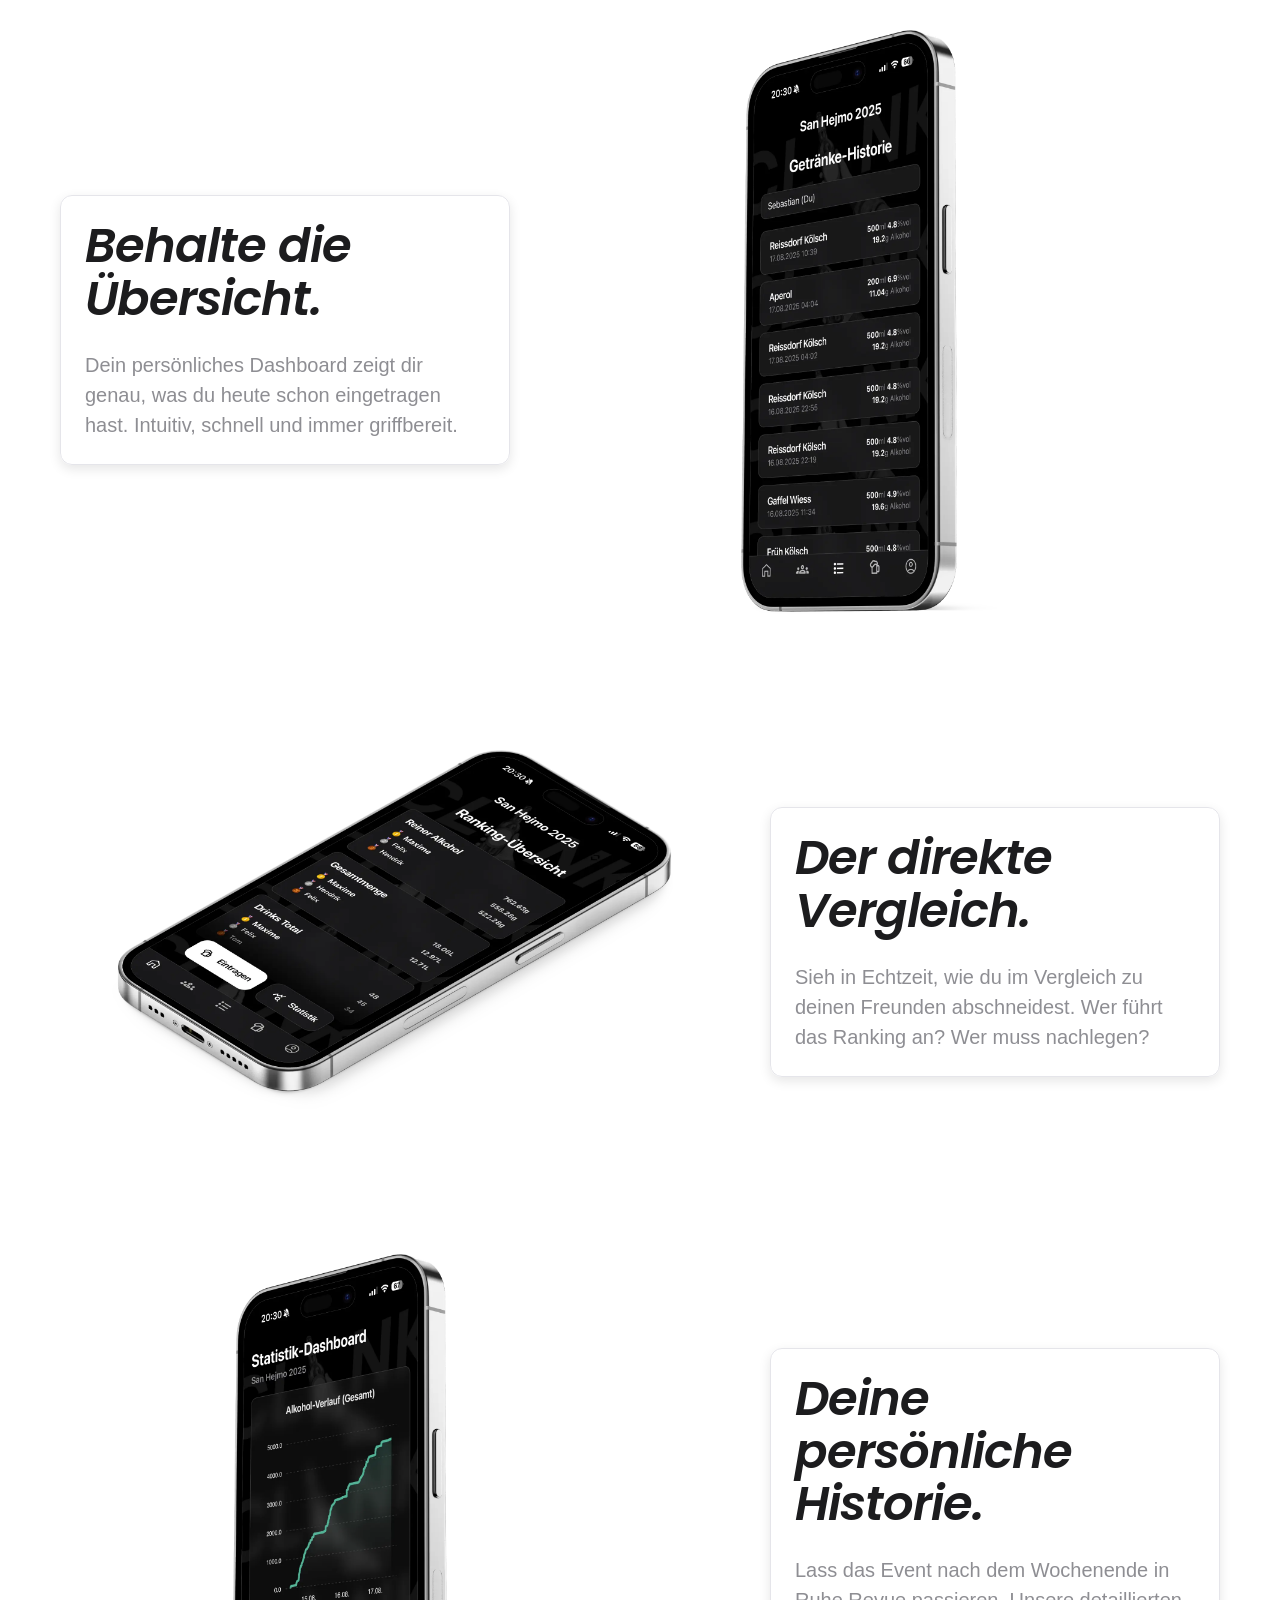
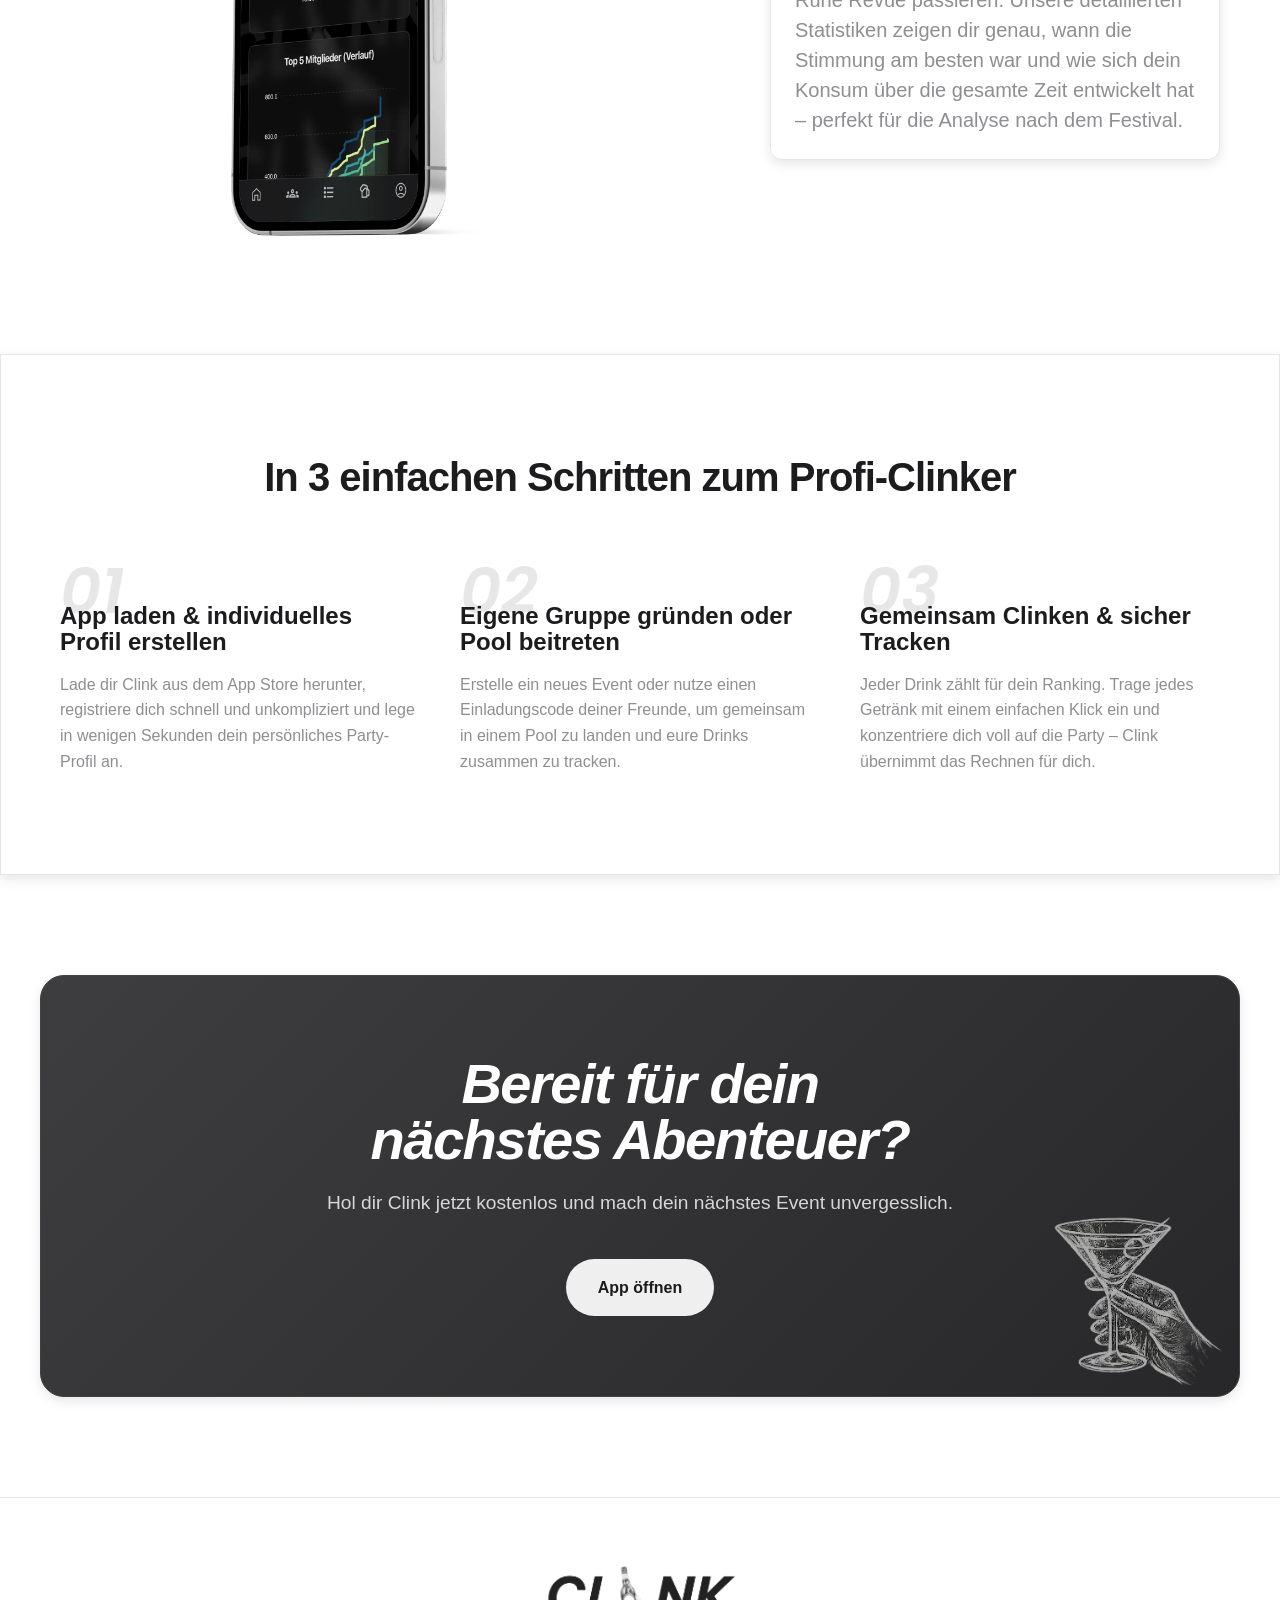
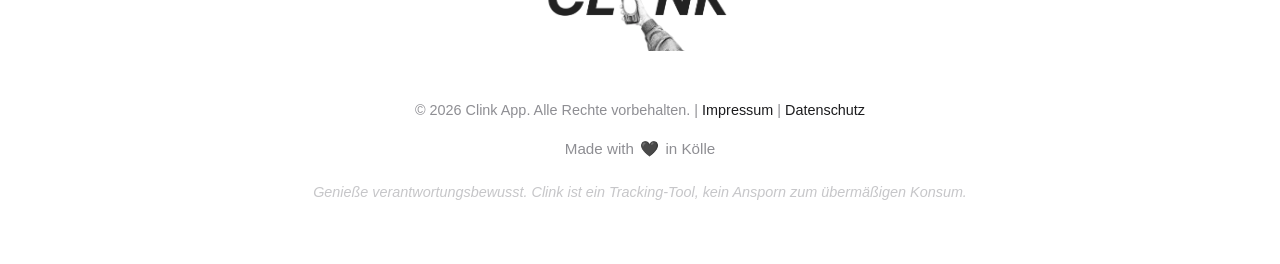
==== commit a7775db0: "add drink // clink glitch animation in header" ====
--- a/index.html
+++ b/index.html
@@ -43,6 +43,10 @@
       }
     }
     </script>
+    <!-- Performance Optimization: Preload LCP Image and CSS -->
+    <link rel="preload" href="style.css" as="style">
+    <link rel="preload" href="assets/images/hero-graphic.webp" as="image" type="image/webp">
+    
     <link rel="stylesheet" href="style.css">
 </head>
 <body>
@@ -71,7 +75,7 @@
         <section class="hero">
             <div class="container hero-grid">
                 <div class="hero-content">
-                    <h1 class="italic-brand">Jeder Clink zählt.</h1>
+                    <h1 class="italic-brand">Jeder <span id="glitch-word" class="glitch-word" data-text="Drink">Drink</span> zählt.</h1>
                     <p class="hero-subtext">Verliere nie wieder den Überblick. Tracke deine Drinks, messe dich mit deinen Freunden und feiere smarter auf jedem Festival.</p>
                     <div class="hero-cta">
                         <a href="#download" class="btn btn-primary frosted inverted">App holen</a>
@@ -82,7 +86,7 @@
                     <div class="app-mockup-wrapper">
                         <!-- Space for an image/graphic -->
                         <div class="sticker-inspiration">
-                            <img src="assets/images/hero-graphic.webp" alt="Clink App Illustration" id="hero-img">
+                            <img src="assets/images/hero-graphic.webp" alt="Clink App Illustration" id="hero-img" fetchpriority="high">
                         </div>
                     </div>
                 </div>
@@ -191,7 +195,85 @@
             </div>
         </div>
     </footer>
-    <script>
+    <style>
+        /* Glitch word: Clink <-> drink */
+        .glitch-word {
+            display: inline-block;
+            position: relative;
+            transition: color 0.05s;
+        }
+
+        /* Ghost layers for chromatic-style shift (b/w only) */
+        .glitch-word::before,
+        .glitch-word::after {
+            content: attr(data-text);
+            position: absolute;
+            top: 0;
+            left: 0;
+            width: 100%;
+            overflow: hidden;
+            opacity: 0;
+            pointer-events: none;
+        }
+
+        .glitch-word::before {
+            color: #000;
+            clip-path: polygon(0 0, 100% 0, 100% 40%, 0 40%);
+        }
+
+        .glitch-word::after {
+            color: #000;
+            clip-path: polygon(0 60%, 100% 60%, 100% 100%, 0 100%);
+        }
+
+        /* Active glitch phase */
+        .glitch-word.glitching {
+            animation: glitch-main 0.35s steps(1) forwards;
+        }
+
+        .glitch-word.glitching::before {
+            opacity: 1;
+            animation: glitch-top 0.35s steps(1) forwards;
+        }
+
+        .glitch-word.glitching::after {
+            opacity: 1;
+            animation: glitch-bot 0.35s steps(1) forwards;
+        }
+
+        @keyframes glitch-main {
+            0%   { transform: translate(0, 0);      color: #000; }
+            10%  { transform: translate(-3px, 1px); color: #666; }
+            20%  { transform: translate(3px, -1px); color: #000; }
+            30%  { transform: translate(-2px, 2px); color: #888; }
+            40%  { transform: translate(2px, -2px); color: #000; }
+            50%  { transform: translate(-4px, 0px); color: #aaa; }
+            60%  { transform: translate(4px, 1px);  color: #000; }
+            70%  { transform: translate(-1px,-1px);  color: #555; }
+            80%  { transform: translate(1px, 2px);  color: #000; }
+            90%  { transform: translate(0, 0);      color: #333; }
+            100% { transform: translate(0, 0);      color: #000; }
+        }
+
+        @keyframes glitch-top {
+            0%   { transform: translate(0, 0); }
+            15%  { transform: translate(4px, 0); }
+            35%  { transform: translate(-4px, 0); }
+            55%  { transform: translate(2px, 0); }
+            75%  { transform: translate(-2px, 0); }
+            100% { transform: translate(0, 0); }
+        }
+
+        @keyframes glitch-bot {
+            0%   { transform: translate(0, 0); }
+            20%  { transform: translate(-3px, 0); }
+            40%  { transform: translate(3px, 0); }
+            60%  { transform: translate(-5px, 0); }
+            80%  { transform: translate(1px, 0); }
+            100% { transform: translate(0, 0); }
+        }
+    </style>
+    <script defer>
         // 1. QR-ID aus der URL extrahieren (clinkapp.de/qr=1)
         const urlParams = new URLSearchParams(window.location.search);
         const qrId = urlParams.get('ref');
@@ -255,6 +337,37 @@
         window.addEventListener('resize', () => {
             requestTick();
         });
+
+        // Glitch effect: Clink <-> drink
+        (function() {
+            const el = document.getElementById('glitch-word');
+            if (!el) return;
+
+            const words = ['Drink', 'Clink'];
+            let current = 0;
+
+            function triggerGlitch() {
+                el.classList.add('glitching');
+
+                // Mid-animation: swap text & data-text
+                setTimeout(function() {
+                    current = (current + 1) % words.length;
+                    el.textContent = words[current];
+                    el.setAttribute('data-text', words[current]);
+                }, 175); // halfway through animation
+
+                // Remove class so it can be re-triggered
+                setTimeout(function() {
+                    el.classList.remove('glitching');
+                }, 380);
+            }
+
+            // First glitch after 3s, then every 4s
+            setTimeout(function loop() {
+                triggerGlitch();
+                setTimeout(loop, 4000);
+            }, 3000);
+        })();
     </script>
 </body>
 </html>
--- a/style.css
+++ b/style.css
@@ -53,8 +53,12 @@
     transform: translateZ(0);
 }
 
+.btn.frosted.inverted {
+    background: rgba(0, 0, 0, 0.8) !important;
+}
+
 .frosted.inverted {
-    background: rgba(0, 0, 0, 0.8) !important;
+    background: rgba(0, 0, 0, 0.8);
     border-color: #38383a !important;
     backdrop-filter: none !important;
     mix-blend-mode: overlay !important;
@@ -218,7 +222,7 @@
 .cta-box .btn:hover {
     font-weight: 900;
     transform: skewX(-10deg) scale(1.05);
-    font-size: 1.4rem;
+    font-size: 1.2rem;
     transition: all 0.3s ease;
     /* Skew approximates italic smoothly */
 }
@@ -492,7 +496,7 @@
 }
 
 .cta-box {
-    background: linear-gradient(135deg, rgba(255, 255, 255, 0.1), rgba(255, 255, 255, 0.02)) !important;
+    background: #1c1c1e linear-gradient(135deg, rgba(255, 255, 255, 0.15), rgba(255, 255, 255, 0.05)) center / cover no-repeat !important;
     color: #fff;
     border-radius: var(--radius-l);
     padding: 80px 40px;
@@ -512,6 +516,34 @@
     position: relative;
 }
 
+/* Background image using absolute positioning */
+.cta-box::before {
+    content: '';
+    position: absolute;
+    bottom: 0;
+    right: 0;
+    width: 100%;
+    height: calc(20% + 11vw);
+    background-image: url('assets/images/decorations/martini.webp');
+    background-size: contain;
+    background-position: right;
+    background-repeat: no-repeat;
+    mix-blend-mode: difference;
+    /* Similar effect to background-blend-mode */
+    opacity: 0.8;
+    /* Optional: slightly reduce opacity for better text contrast */
+    pointer-events: none;
+    z-index: 0;
+}
+
+/* Ensure content stays on top */
+.cta-box h2,
+.cta-box p,
+.cta-box a {
+    position: relative;
+    z-index: 1;
+}
+
 .cta-box h2 {
     font-size: 3.5rem;
     margin-bottom: 20px;
--- a/style.css
+++ b/style.css
@@ -53,8 +53,12 @@
     transform: translateZ(0);
 }
 
+.btn.frosted.inverted {
+    background: rgba(0, 0, 0, 0.8) !important;
+}
+
 .frosted.inverted {
-    background: rgba(0, 0, 0, 0.8) !important;
+    background: rgba(0, 0, 0, 0.8);
     border-color: #38383a !important;
     backdrop-filter: none !important;
     mix-blend-mode: overlay !important;
@@ -218,7 +222,7 @@
 .cta-box .btn:hover {
     font-weight: 900;
     transform: skewX(-10deg) scale(1.05);
-    font-size: 1.4rem;
+    font-size: 1.2rem;
     transition: all 0.3s ease;
     /* Skew approximates italic smoothly */
 }
@@ -492,7 +496,7 @@
 }
 
 .cta-box {
-    background: linear-gradient(135deg, rgba(255, 255, 255, 0.1), rgba(255, 255, 255, 0.02)) !important;
+    background: #1c1c1e linear-gradient(135deg, rgba(255, 255, 255, 0.15), rgba(255, 255, 255, 0.05)) center / cover no-repeat !important;
     color: #fff;
     border-radius: var(--radius-l);
     padding: 80px 40px;
@@ -512,6 +516,34 @@
     position: relative;
 }
 
+/* Background image using absolute positioning */
+.cta-box::before {
+    content: '';
+    position: absolute;
+    bottom: 0;
+    right: 0;
+    width: 100%;
+    height: calc(20% + 11vw);
+    background-image: url('assets/images/decorations/martini.webp');
+    background-size: contain;
+    background-position: right;
+    background-repeat: no-repeat;
+    mix-blend-mode: difference;
+    /* Similar effect to background-blend-mode */
+    opacity: 0.8;
+    /* Optional: slightly reduce opacity for better text contrast */
+    pointer-events: none;
+    z-index: 0;
+}
+
+/* Ensure content stays on top */
+.cta-box h2,
+.cta-box p,
+.cta-box a {
+    position: relative;
+    z-index: 1;
+}
+
 .cta-box h2 {
     font-size: 3.5rem;
     margin-bottom: 20px;
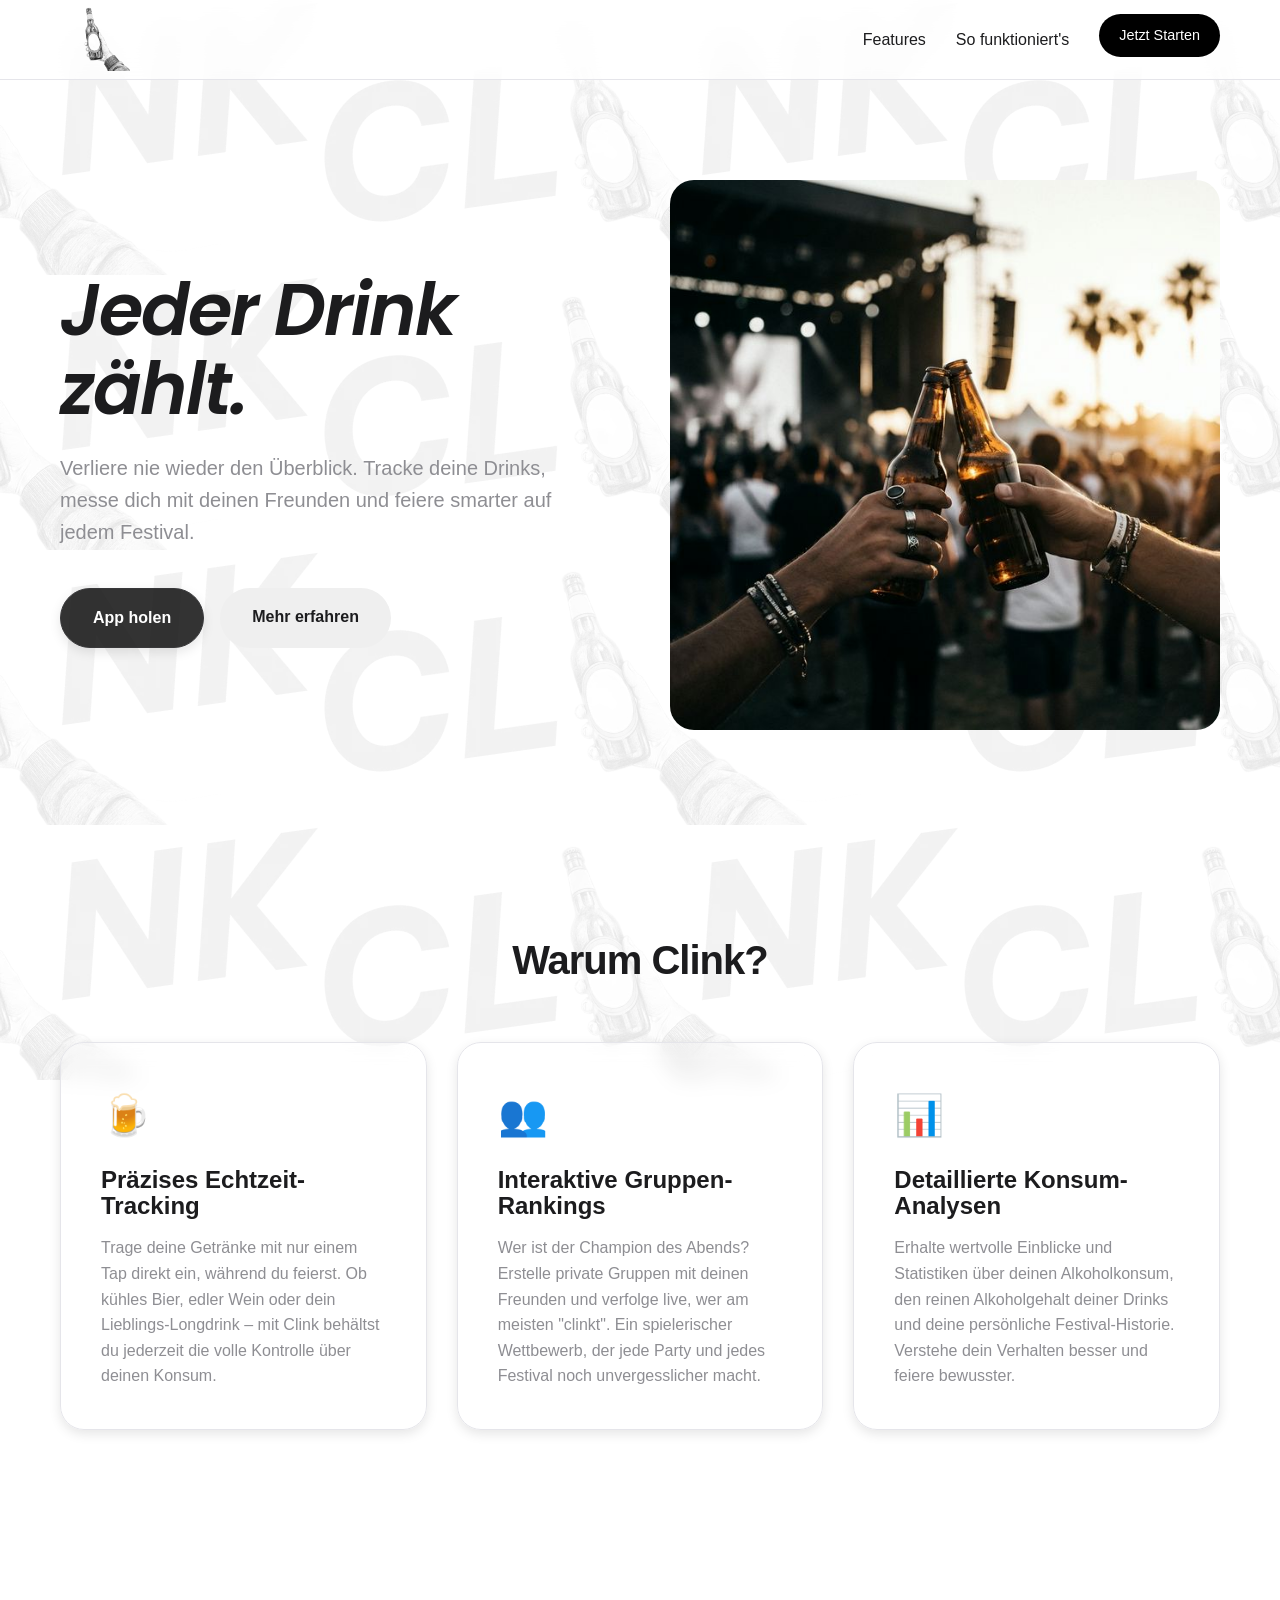
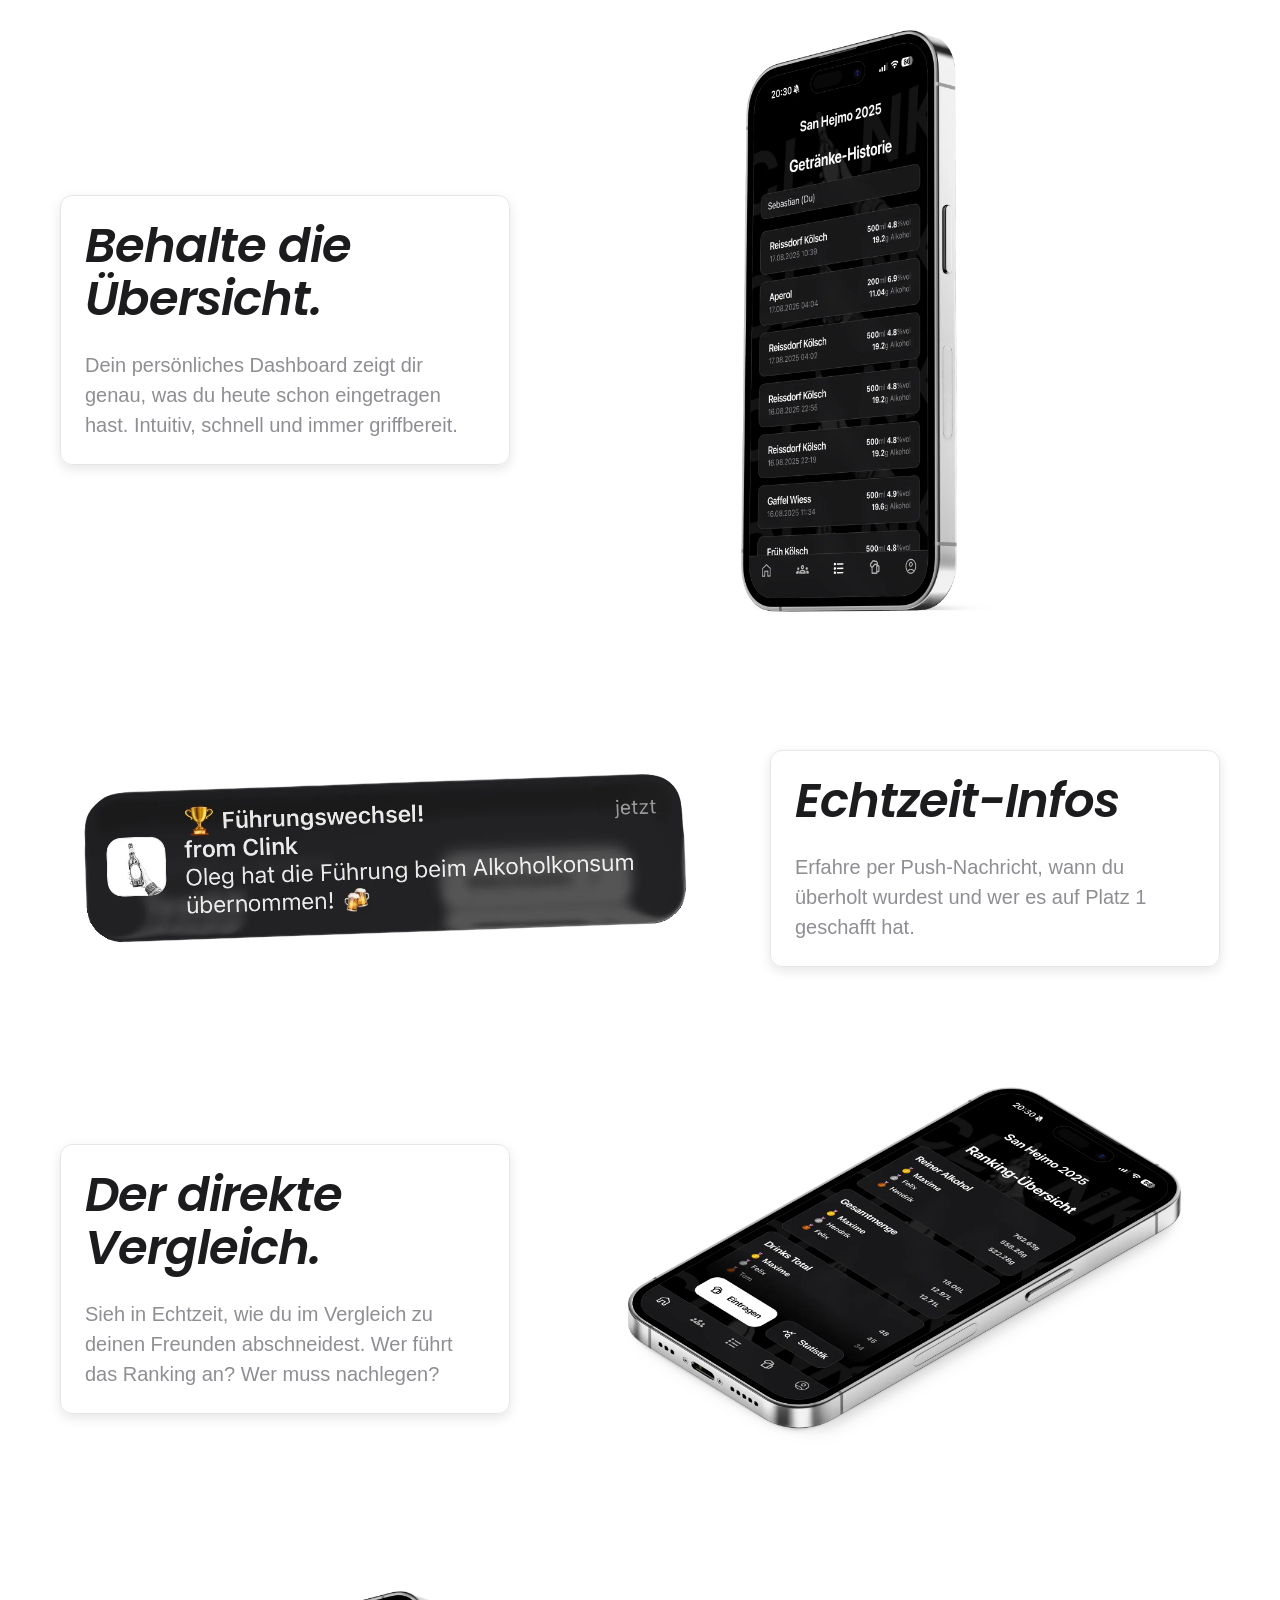
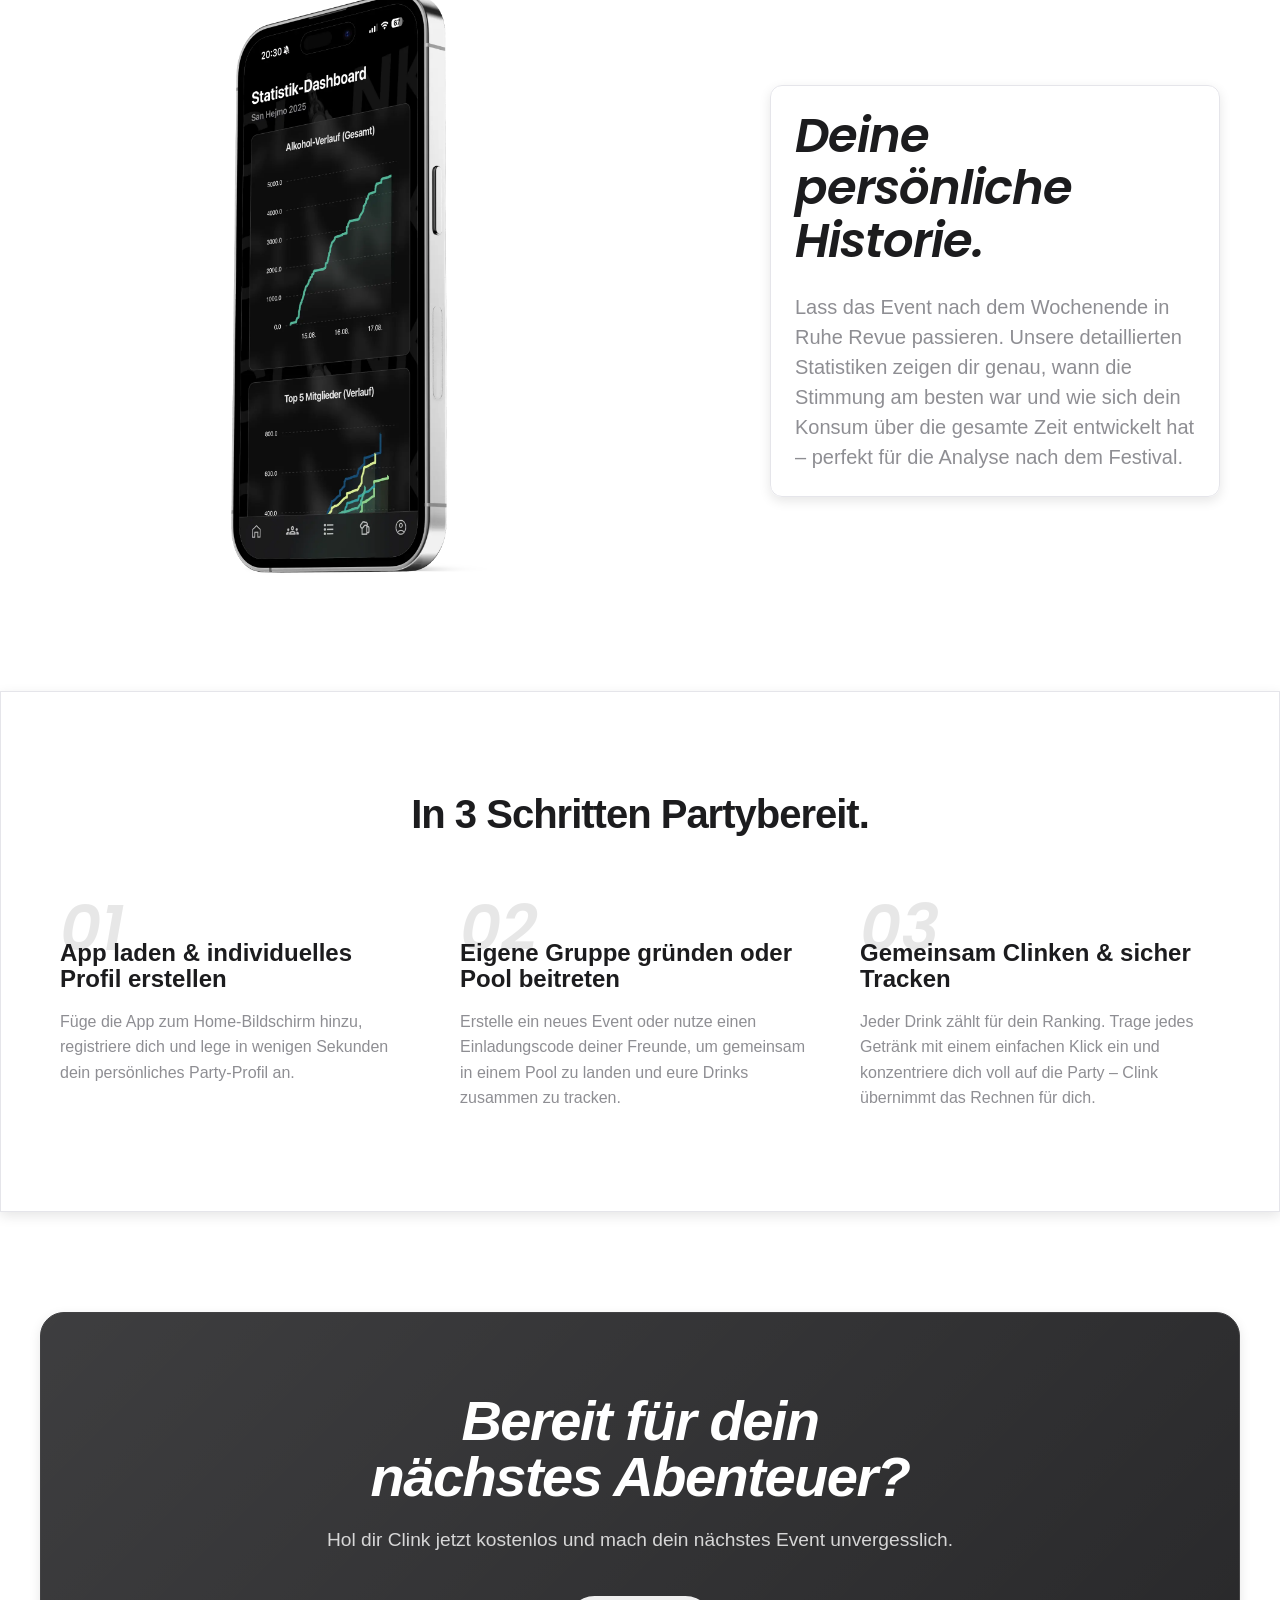
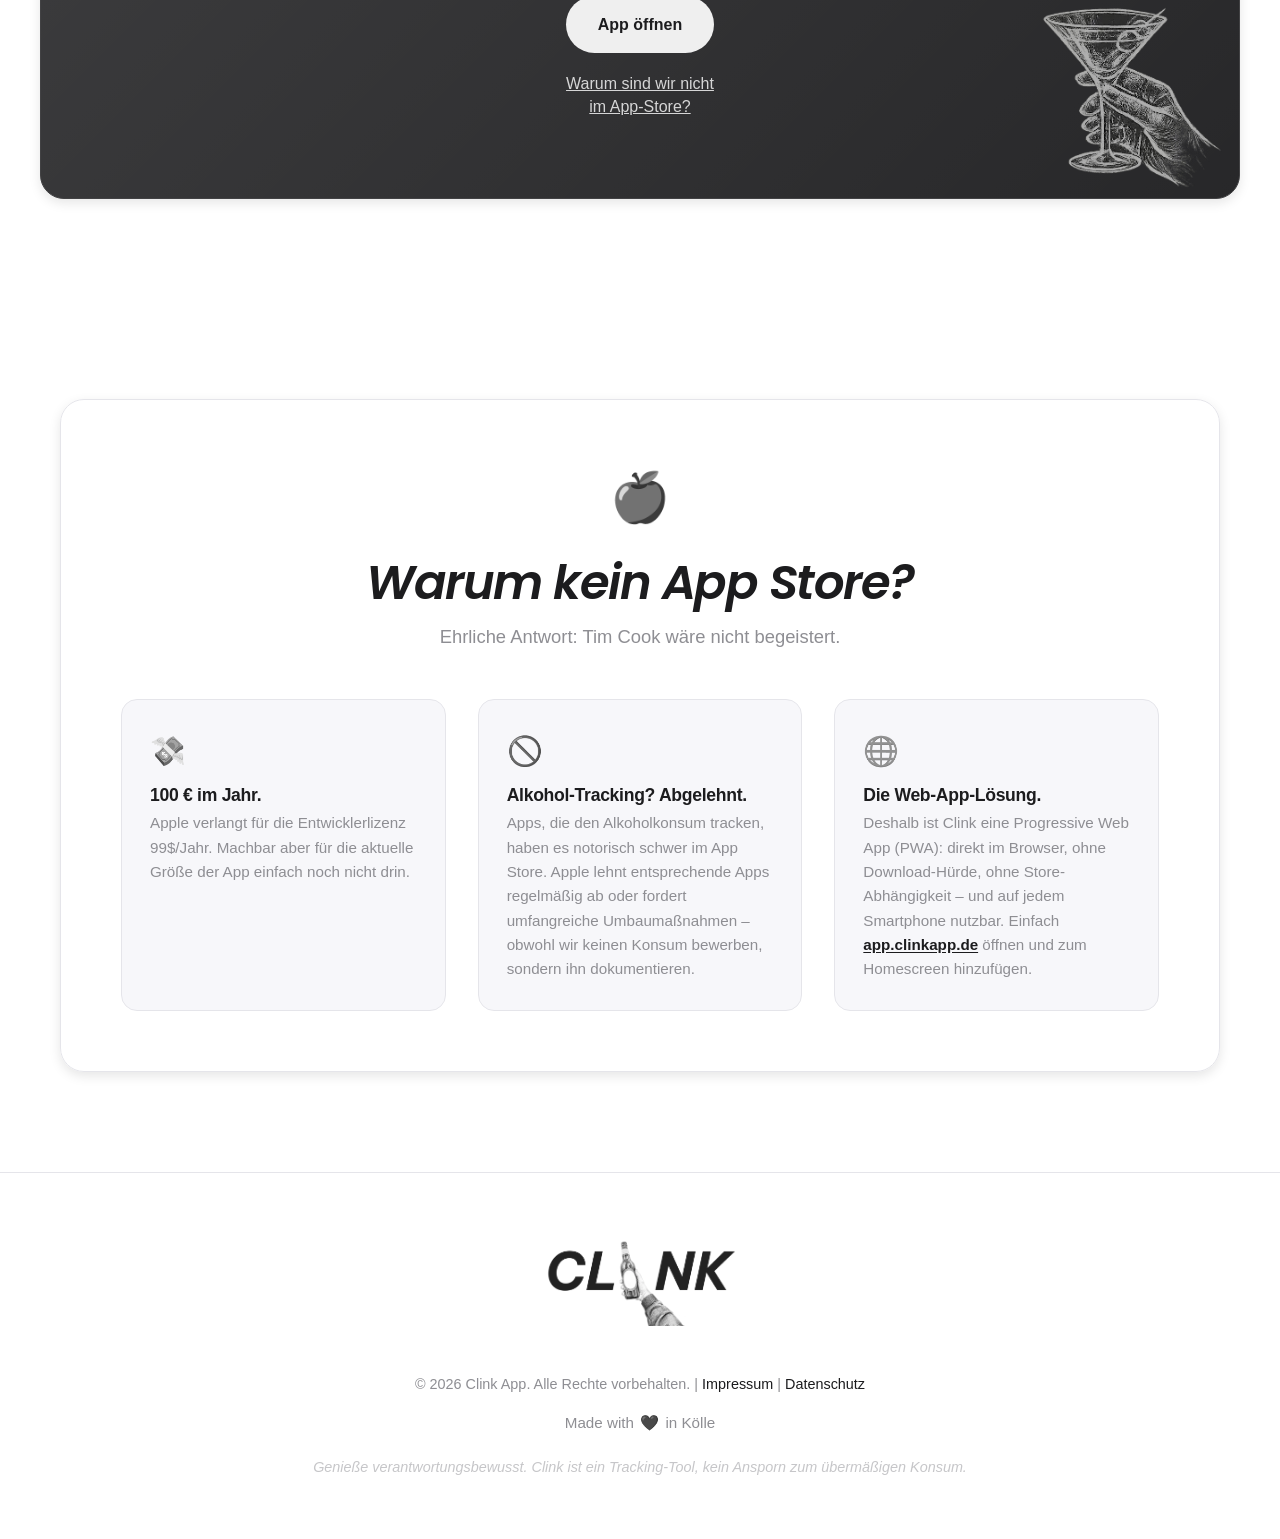
==== commit 11926a25: "add app store disclaimer and push message feature" ====
--- a/index.html
+++ b/index.html
@@ -130,6 +130,16 @@
 
                 <div class="mockup-row reverse">
                     <div class="mockup-text frosted">
+                        <h2 class="italic-brand">Echtzeit-Infos</h2>
+                        <p>Erfahre per Push-Nachricht, wann du überholt wurdest und wer es auf Platz 1 geschafft hat.</p>
+                    </div>
+                    <div class="mockup-image push-message">
+                        <img src="assets/images/push-message.webp" alt="Clink App Push Notification">
+                    </div>
+                </div>
+
+                <div class="mockup-row">
+                    <div class="mockup-text frosted">
                         <h2 class="italic-brand">Der direkte Vergleich.</h2>
                         <p>Sieh in Echtzeit, wie du im Vergleich zu deinen Freunden abschneidest. Wer führt das Ranking an? Wer muss nachlegen?</p>
                     </div>
@@ -153,12 +163,12 @@
 
         <section id="how-it-works" class="how-it-works frosted">
             <div class="container">
-                <h2 class="section-title">In 3 einfachen Schritten zum Profi-Clinker</h2>
+                <h2 class="section-title">In 3 Schritten Partybereit.</h2>
                 <div class="steps">
                     <div class="step">
                         <span class="step-num">01</span>
                         <h3>App laden & individuelles Profil erstellen</h3>
-                        <p>Lade dir Clink aus dem App Store herunter, registriere dich schnell und unkompliziert und lege in wenigen Sekunden dein persönliches Party-Profil an.</p>
+                        <p>Füge die App zum Home-Bildschirm hinzu, registriere dich und lege in wenigen Sekunden dein persönliches Party-Profil an.</p>
                     </div>
                     <div class="step">
                         <span class="step-num">02</span>
@@ -179,6 +189,40 @@
                 <h2>Bereit für dein<br>nächstes Abenteuer?</h2>
                 <p>Hol dir Clink jetzt kostenlos und mach dein nächstes Event unvergesslich.</p>
                 <a href="https://app.clinkapp.de" class="btn btn-secondary">App öffnen</a>
+                <a class="no-app-store-info" href="#app-store-info">Warum sind wir nicht<br>im App-Store?</a>
+            </div>
+        </section>
+
+        <section id="app-store-info" class="app-store-info-section">
+            <div class="container">
+                <div class="app-store-info-inner frosted">
+                    <div class="app-store-info-icon">🍎</div>
+                    <h2 class="italic-brand">Warum kein App Store?</h2>
+                    <p class="app-store-intro">Ehrliche Antwort: Tim Cook wäre nicht begeistert.</p>
+                    <div class="app-store-reasons">
+                        <div class="app-store-reason">
+                            <span class="reason-icon">💸</span>
+                            <div>
+                                <h3>100 € im Jahr.</h3>
+                                <p>Apple verlangt für die Entwicklerlizenz 99$/Jahr. Machbar aber für die aktuelle Größe der App einfach noch nicht drin.</p>
+                            </div>
+                        </div>
+                        <div class="app-store-reason">
+                            <span class="reason-icon">🚫</span>
+                            <div>
+                                <h3>Alkohol-Tracking? Abgelehnt.</h3>
+                                <p>Apps, die den Alkoholkonsum tracken, haben es notorisch schwer im App Store. Apple lehnt entsprechende Apps regelmäßig ab oder fordert umfangreiche Umbaumaßnahmen – obwohl wir keinen Konsum bewerben, sondern ihn dokumentieren.</p>
+                            </div>
+                        </div>
+                        <div class="app-store-reason">
+                            <span class="reason-icon">🌐</span>
+                            <div>
+                                <h3>Die Web-App-Lösung.</h3>
+                                <p>Deshalb ist Clink eine Progressive Web App (PWA): direkt im Browser, ohne Download-Hürde, ohne Store-Abhängigkeit – und auf jedem Smartphone nutzbar. Einfach <a href="https://app.clinkapp.de" target="_blank">app.clinkapp.de</a> öffnen und zum Homescreen hinzufügen.</p>
+                            </div>
+                        </div>
+                    </div>
+                </div>
             </div>
         </section>
     </main>
@@ -196,6 +240,89 @@
         </div>
     </footer>
     <style>
+        /* App Store Info Section */
+        .app-store-info-section {
+            padding: 100px 0;
+            position: relative;
+            z-index: 1;
+        }
+
+        .app-store-info-inner {
+            border-radius: var(--radius-l);
+            padding: 60px;
+            text-align: center;
+        }
+
+        .app-store-info-icon {
+            font-size: 3rem;
+            margin-bottom: 20px;
+            filter: grayscale(1);
+        }
+
+        .app-store-info-inner h2 {
+            font-size: 3rem;
+            letter-spacing: -1.5px;
+            margin-bottom: 12px;
+        }
+
+        .app-store-intro {
+            font-size: 1.15rem;
+            color: var(--text-muted);
+            margin-bottom: 48px;
+        }
+
+        .app-store-reasons {
+            display: grid;
+            grid-template-columns: repeat(3, 1fr);
+            gap: 32px;
+            text-align: left;
+        }
+
+        .app-store-reason {
+            display: flex;
+            flex-direction: column;
+            gap: 12px;
+            background: rgba(242, 242, 247, 0.6);
+            border-radius: var(--radius-m);
+            padding: 28px;
+            border: 1px solid var(--border-color);
+        }
+
+        .reason-icon {
+            font-size: 1.8rem;
+            filter: grayscale(1);
+        }
+
+        .app-store-reason h3 {
+            font-size: 1.1rem;
+            font-weight: 700;
+            margin-bottom: 6px;
+            letter-spacing: -0.3px;
+        }
+
+        .app-store-reason p {
+            font-size: 0.95rem;
+            color: var(--text-muted);
+            line-height: 1.6;
+        }
+
+        .app-store-reason a {
+            color: var(--text-main);
+            font-weight: 600;
+            text-underline-offset: 2px;
+        }
+
+        @media (max-width: 900px) {
+            .app-store-info-inner {
+                padding: 36px 20px;
+            }
+            .app-store-info-inner h2 {
+                font-size: 2.2rem;
+            }
+            .app-store-reasons {
+                grid-template-columns: 1fr;
+            }
+        }
         /* Glitch word: Clink <-> drink */
         .glitch-word {
             display: inline-block;
--- a/style.css
+++ b/style.css
@@ -400,6 +400,10 @@
     gap: 60px;
 }
 
+.mockup-row .mockup-image.push-message {
+    transform: rotate(-2deg);
+}
+
 .mockup-row:last-child {
     margin-bottom: 0;
 }
@@ -439,7 +443,6 @@
     max-width: 600px;
     max-height: 600px;
     object-fit: contain;
-    border-radius: 40px;
     transition: transform 0.6s cubic-bezier(0.19, 1, 0.22, 1);
 }
 
@@ -554,6 +557,15 @@
     line-height: 1;
 }
 
+.cta-box .no-app-store-info {
+    margin: 0;
+    color: white !important;
+    opacity: 0.8;
+    margin-top: 20px;
+    font-size: 12pt;
+    line-height: 1.4;
+}
+
 @keyframes chromatic-edge {
     0% {
         text-shadow: 1.5px 1px rgba(255, 0, 255, 0.6), -1.5px 1px rgba(0, 255, 255, 0.6);
--- a/style.css
+++ b/style.css
@@ -400,6 +400,10 @@
     gap: 60px;
 }
 
+.mockup-row .mockup-image.push-message {
+    transform: rotate(-2deg);
+}
+
 .mockup-row:last-child {
     margin-bottom: 0;
 }
@@ -439,7 +443,6 @@
     max-width: 600px;
     max-height: 600px;
     object-fit: contain;
-    border-radius: 40px;
     transition: transform 0.6s cubic-bezier(0.19, 1, 0.22, 1);
 }
 
@@ -554,6 +557,15 @@
     line-height: 1;
 }
 
+.cta-box .no-app-store-info {
+    margin: 0;
+    color: white !important;
+    opacity: 0.8;
+    margin-top: 20px;
+    font-size: 12pt;
+    line-height: 1.4;
+}
+
 @keyframes chromatic-edge {
     0% {
         text-shadow: 1.5px 1px rgba(255, 0, 255, 0.6), -1.5px 1px rgba(0, 255, 255, 0.6);
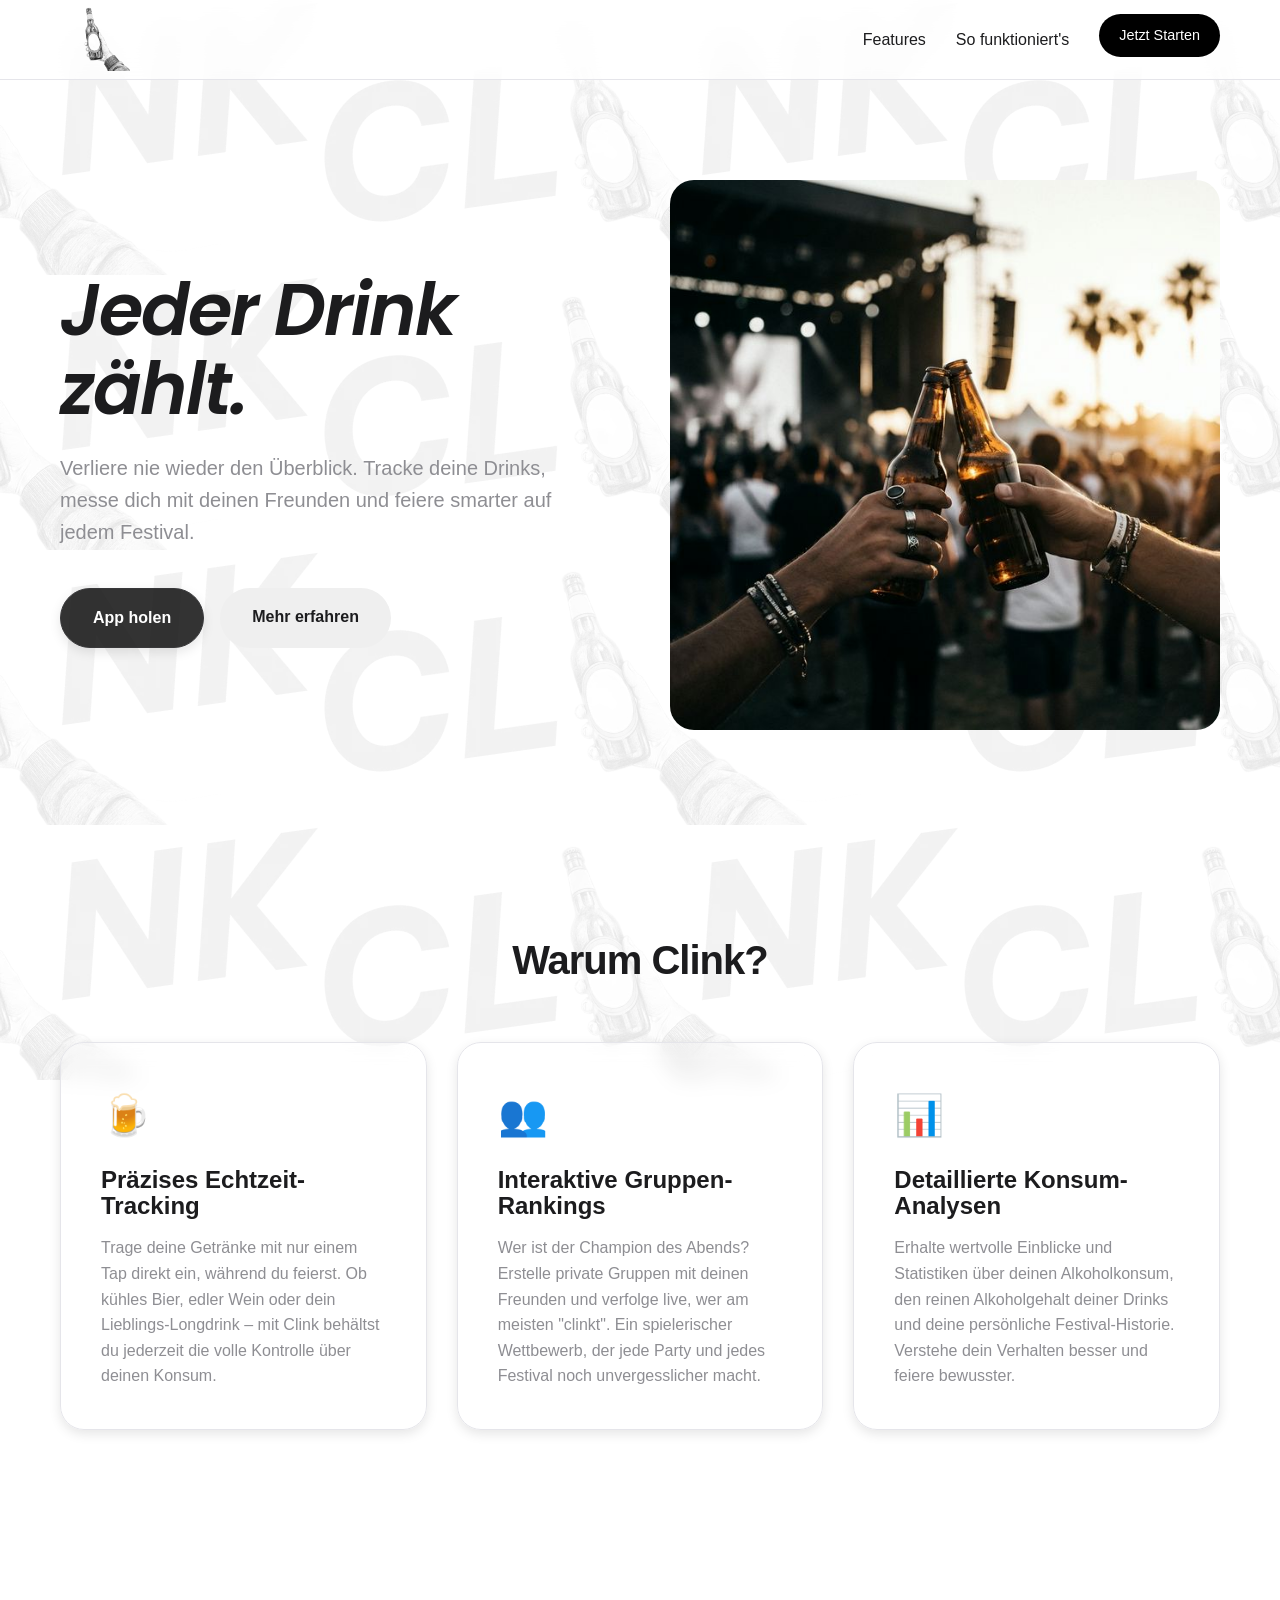
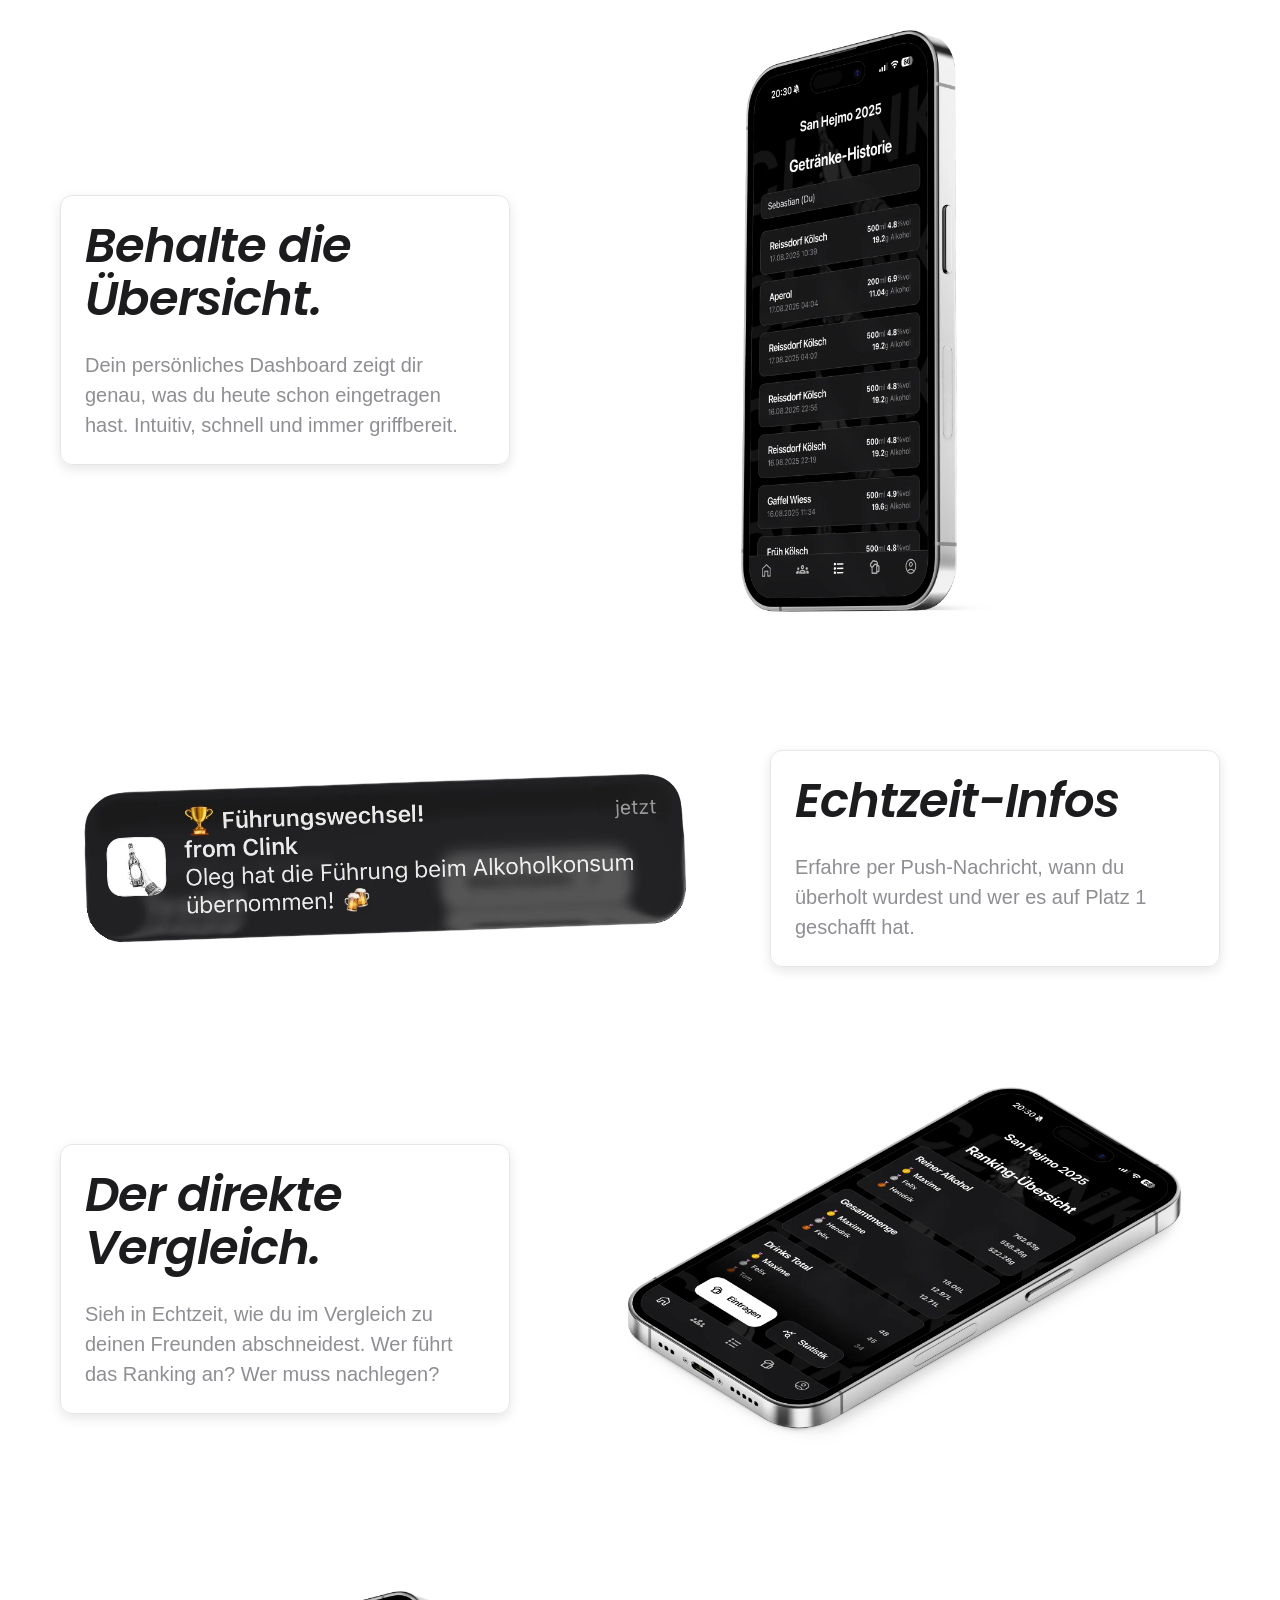
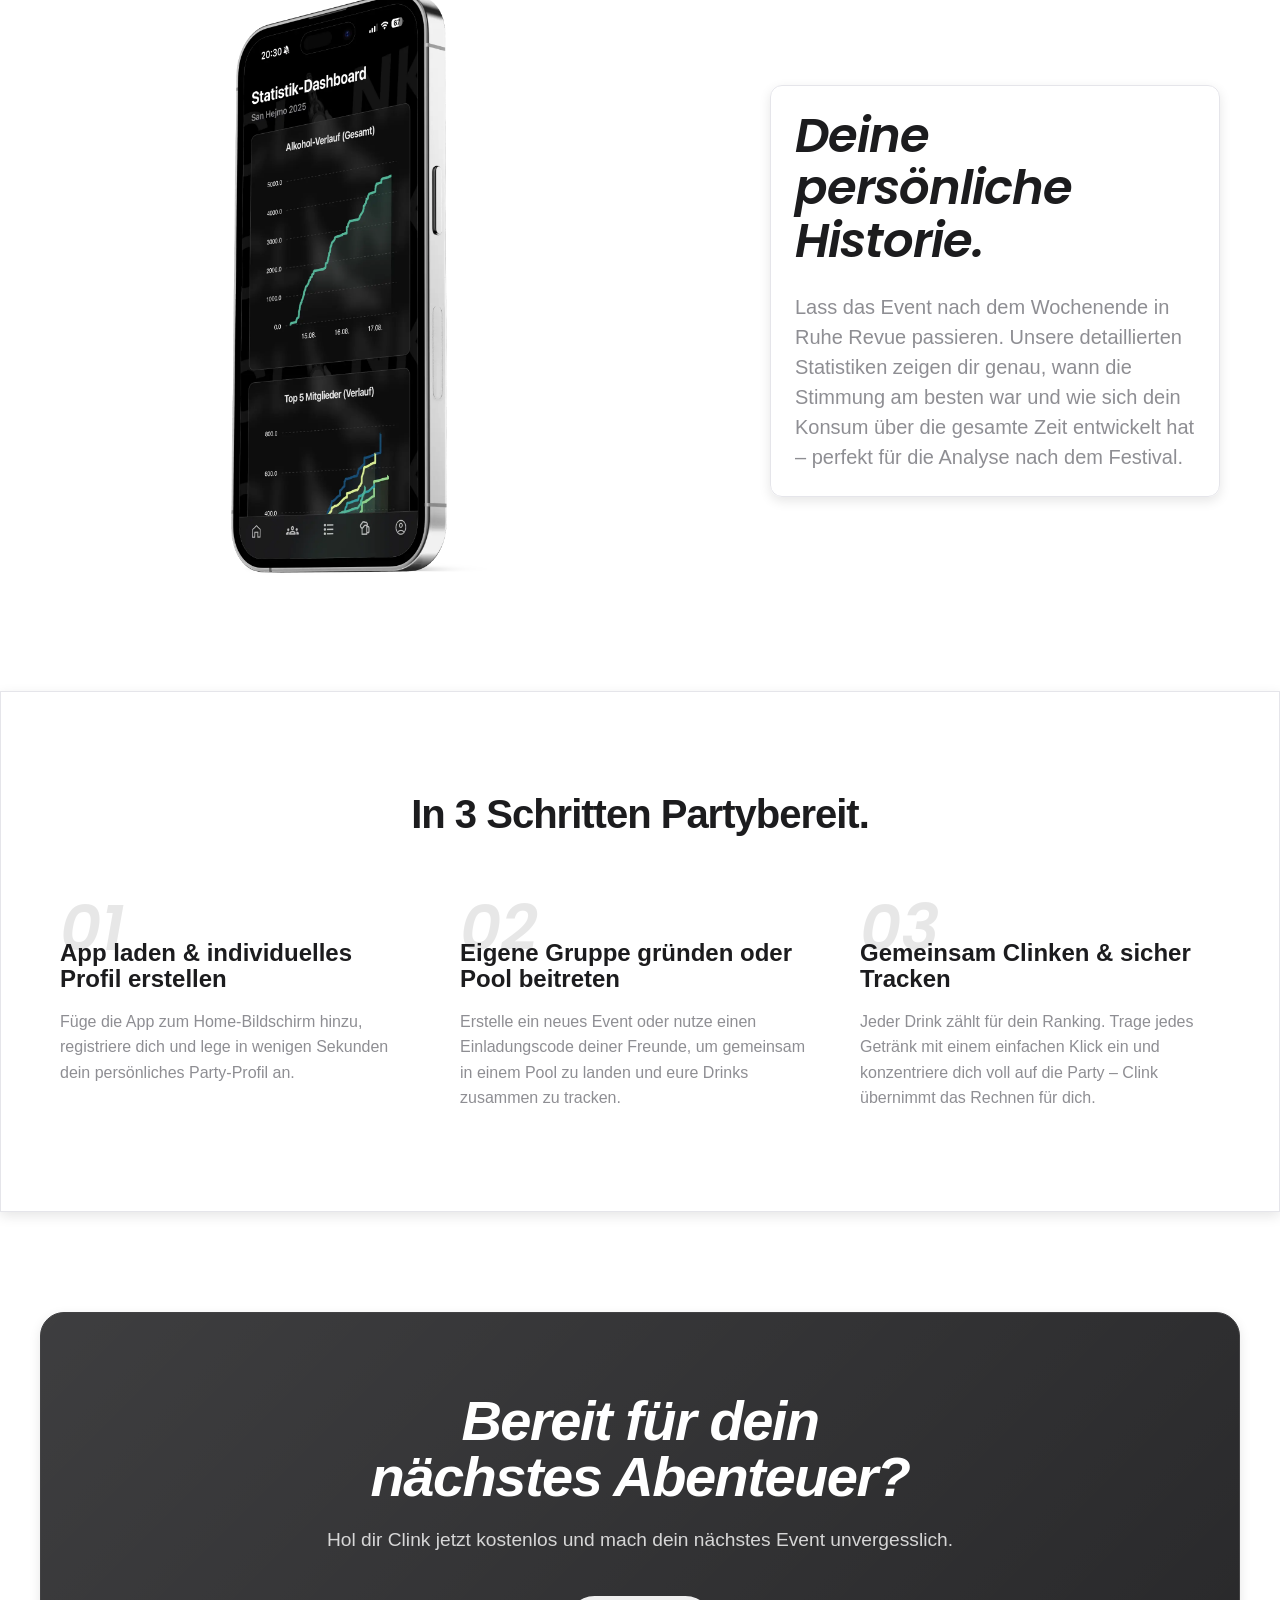
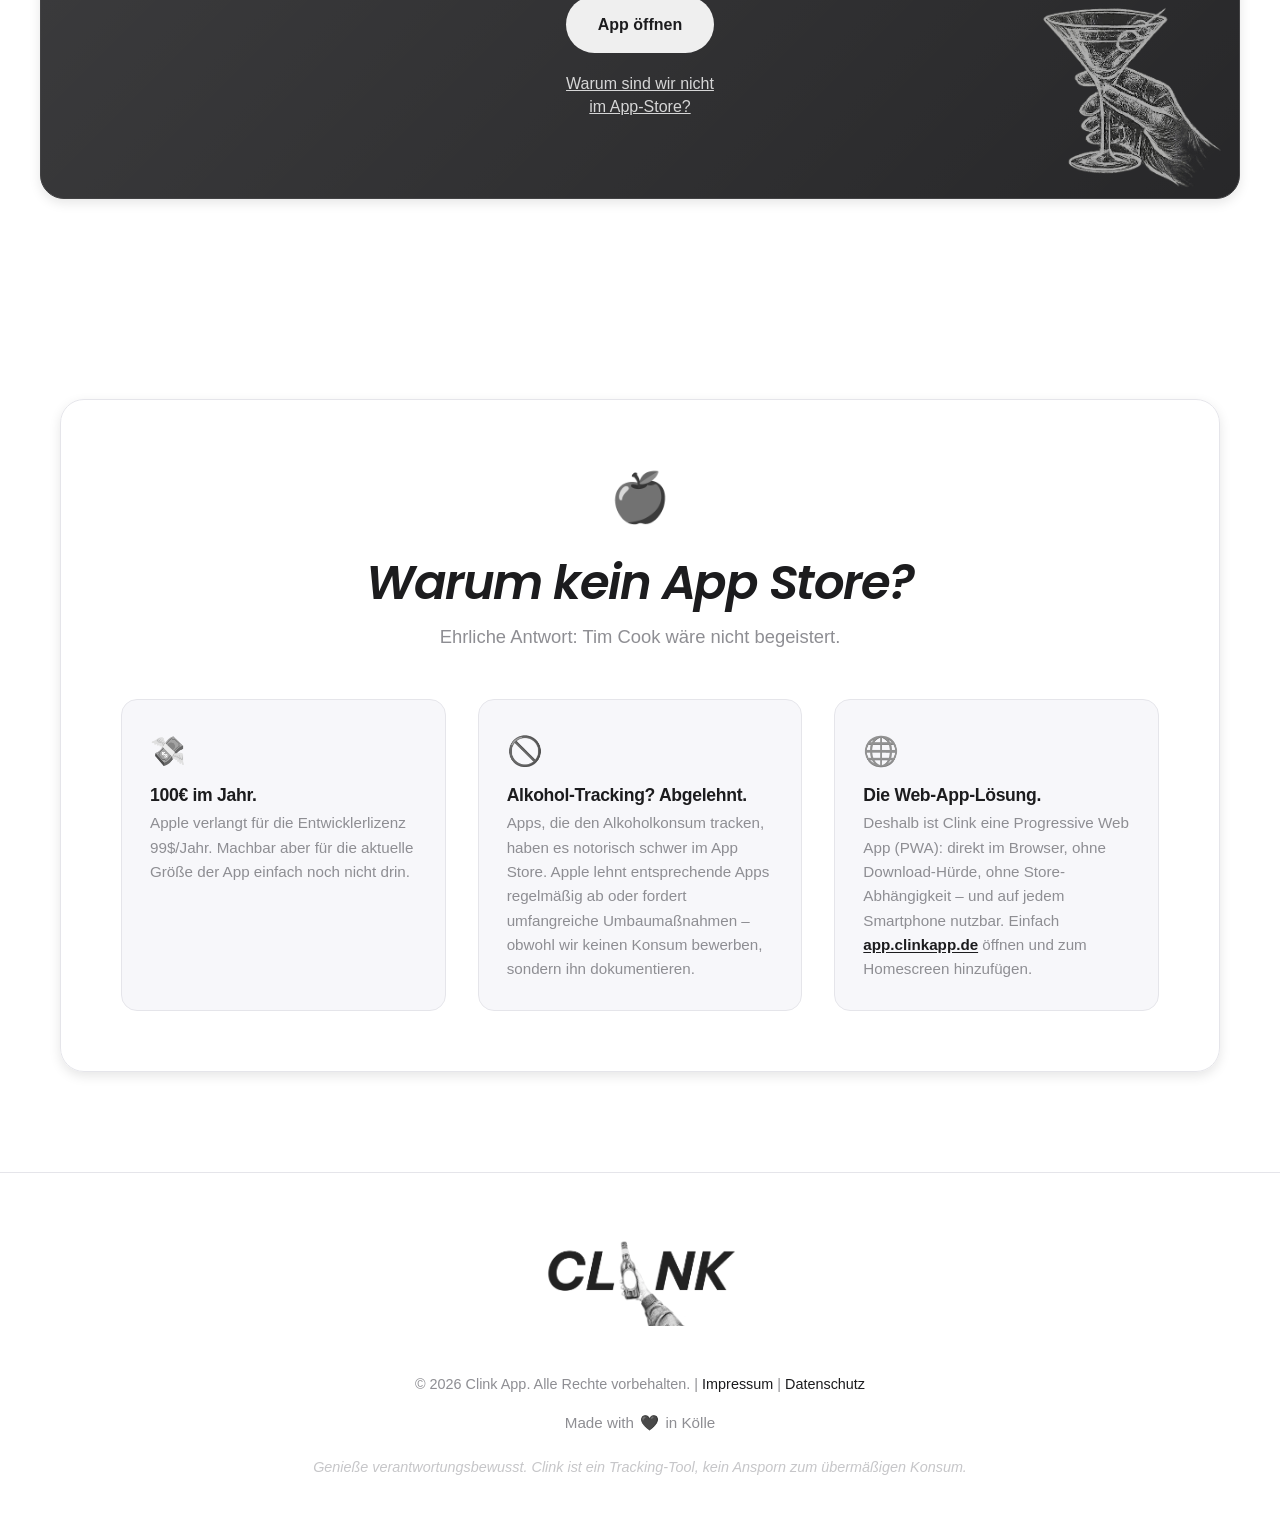
==== commit ad14feed: "remove leftover space" ====
--- a/index.html
+++ b/index.html
@@ -203,7 +203,7 @@
                         <div class="app-store-reason">
                             <span class="reason-icon">💸</span>
                             <div>
-                                <h3>100 € im Jahr.</h3>
+                                <h3>100€ im Jahr.</h3>
                                 <p>Apple verlangt für die Entwicklerlizenz 99$/Jahr. Machbar aber für die aktuelle Größe der App einfach noch nicht drin.</p>
                             </div>
                         </div>
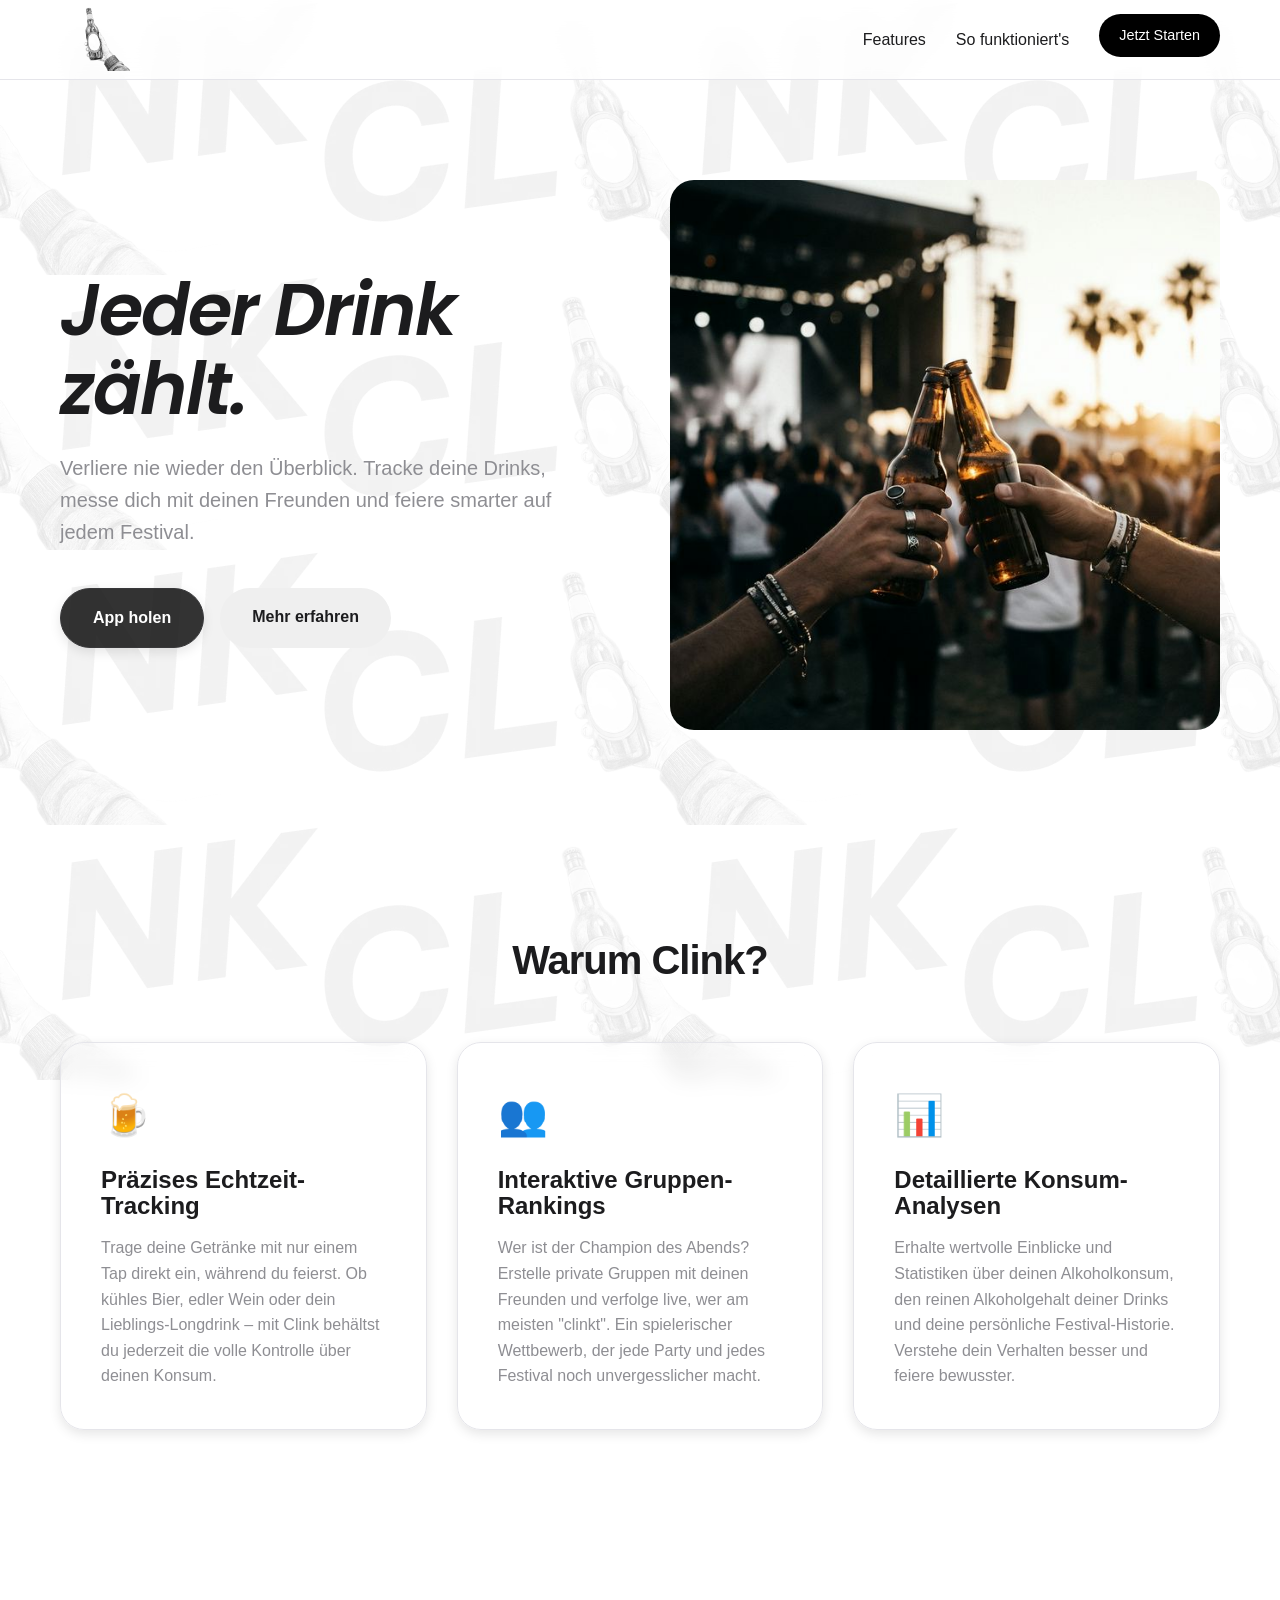
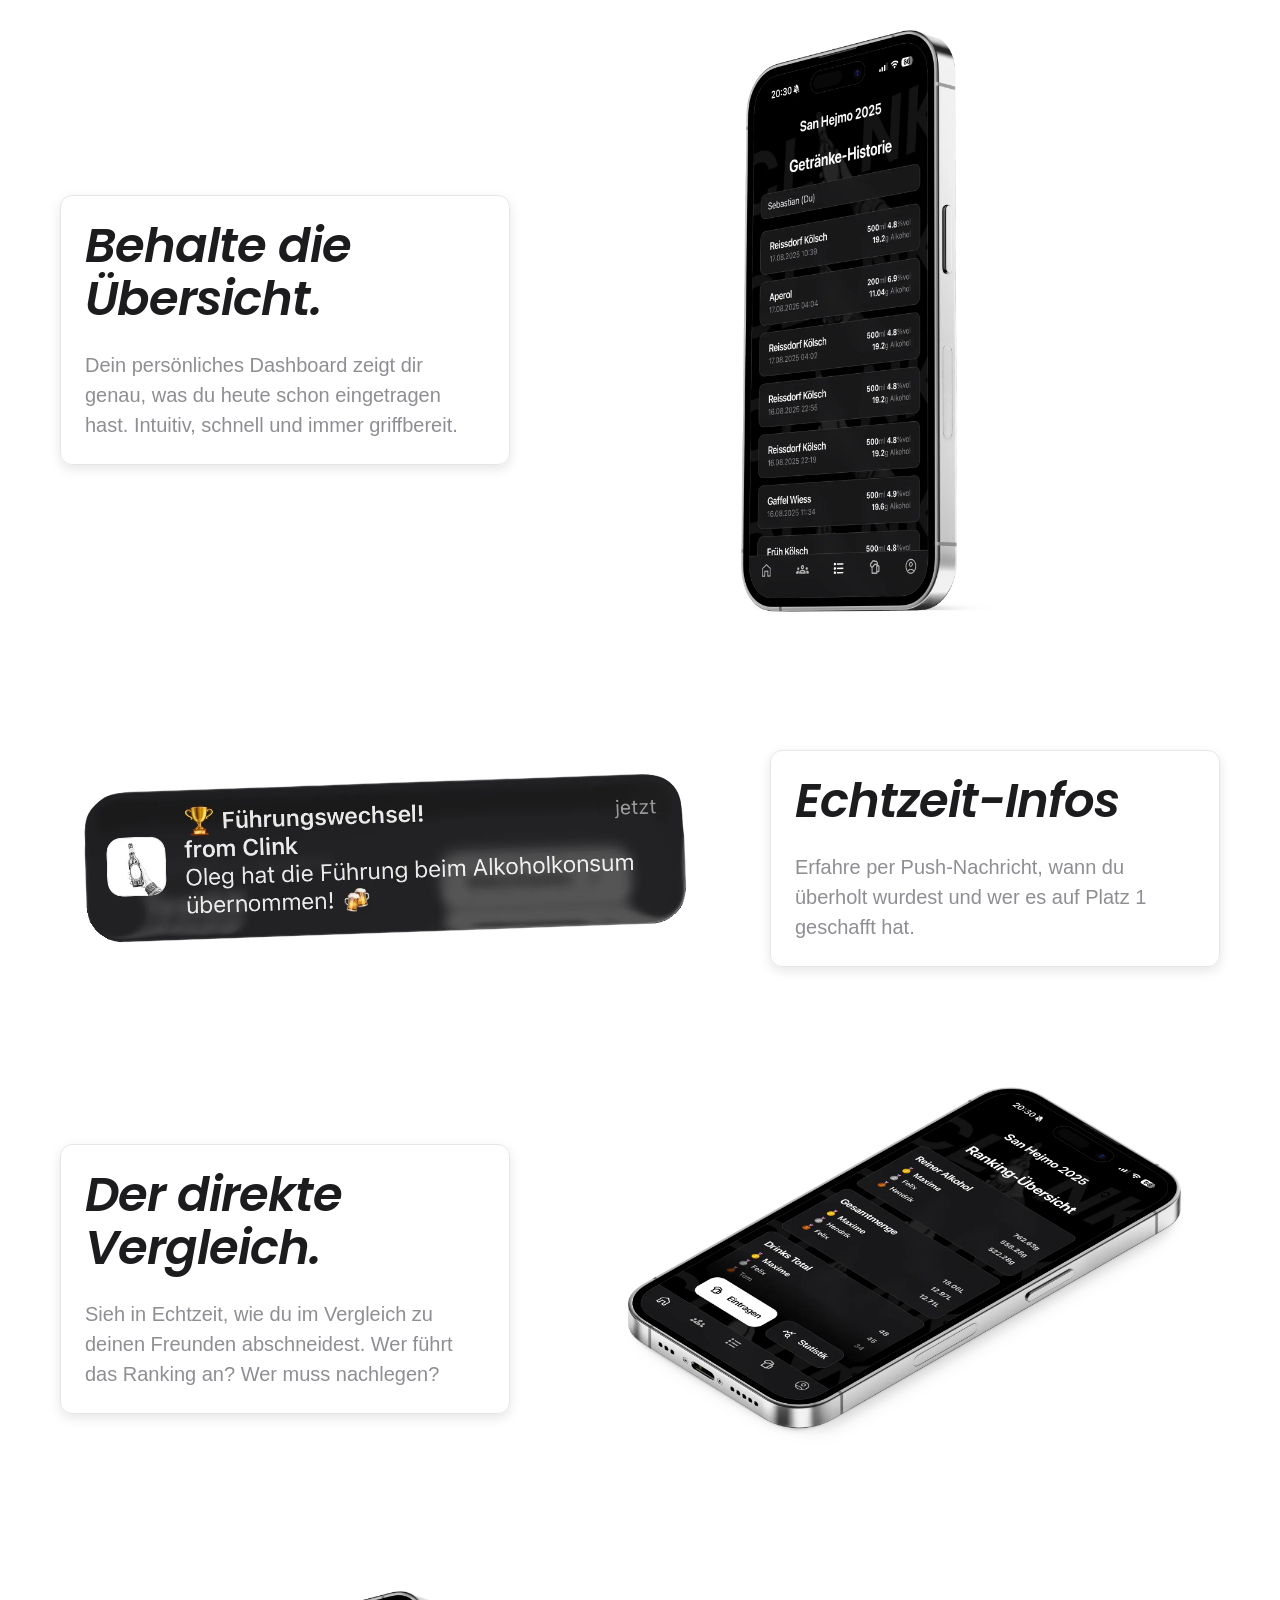
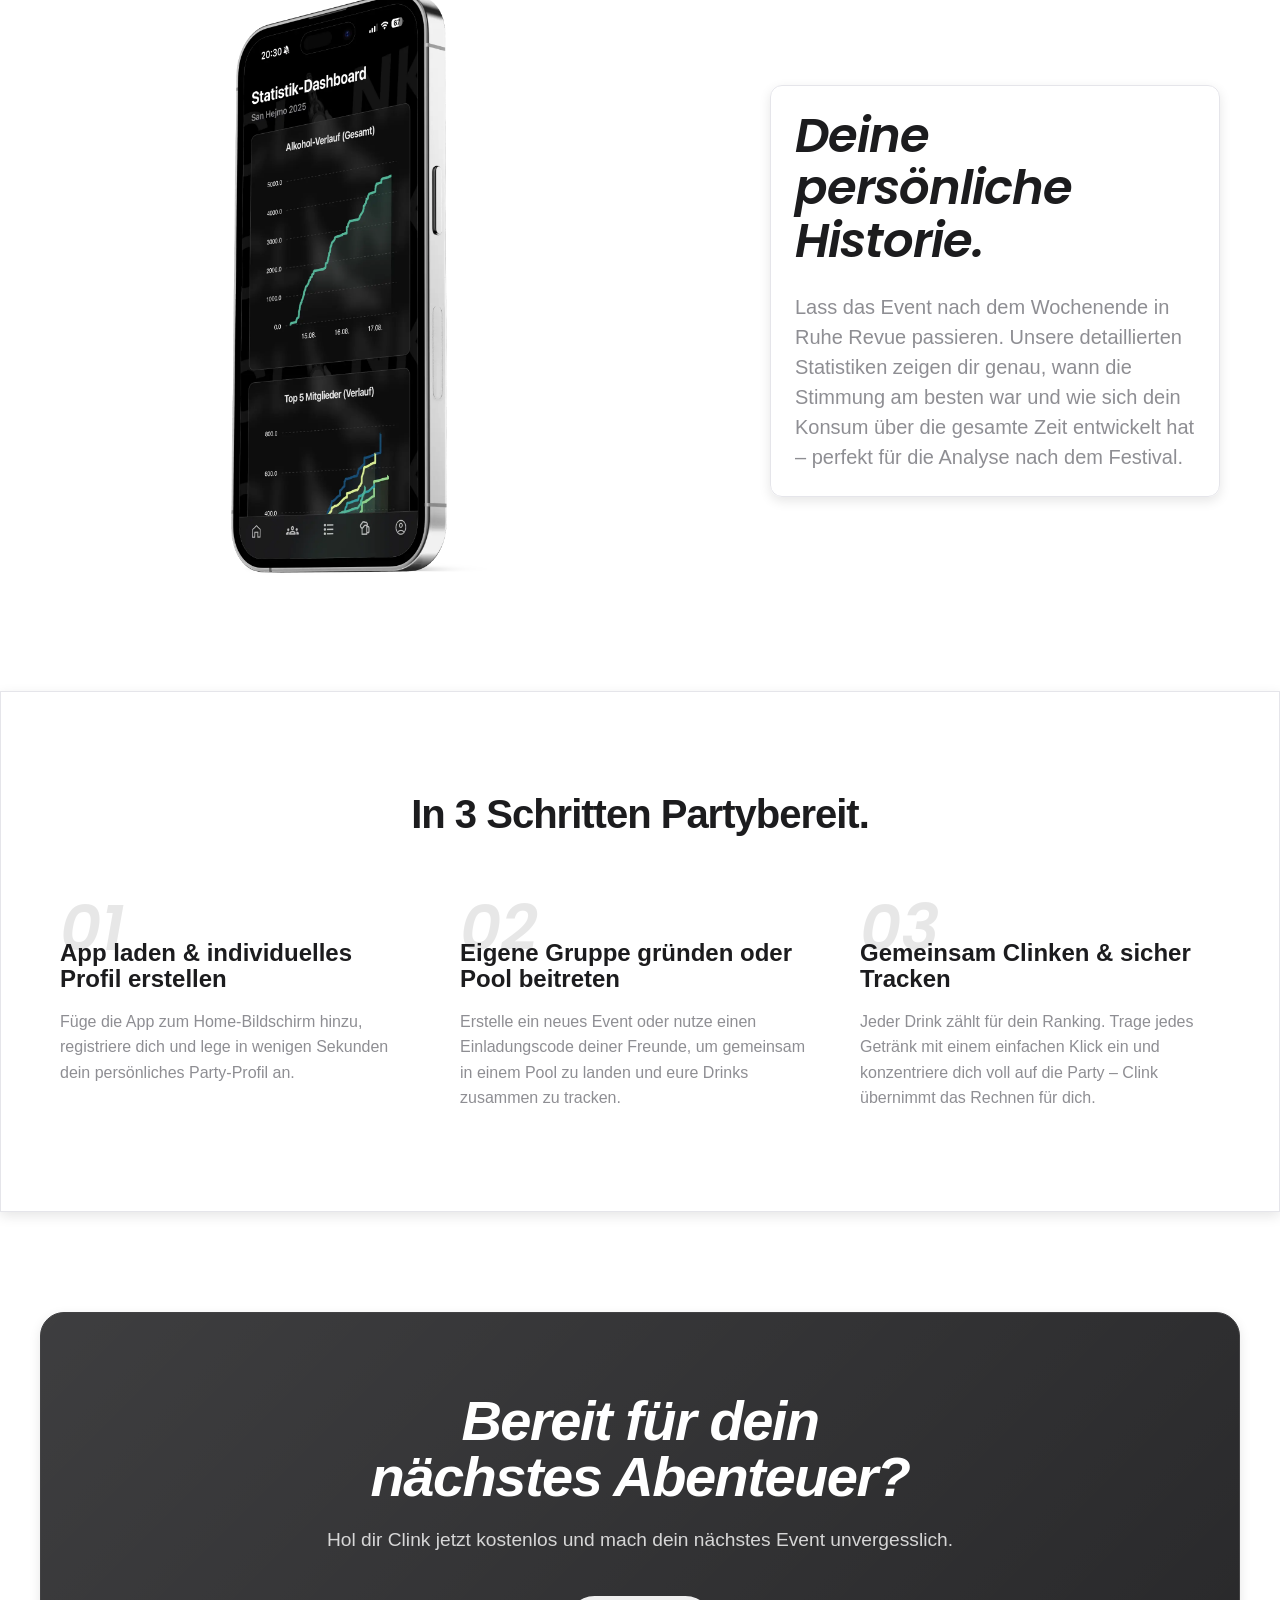
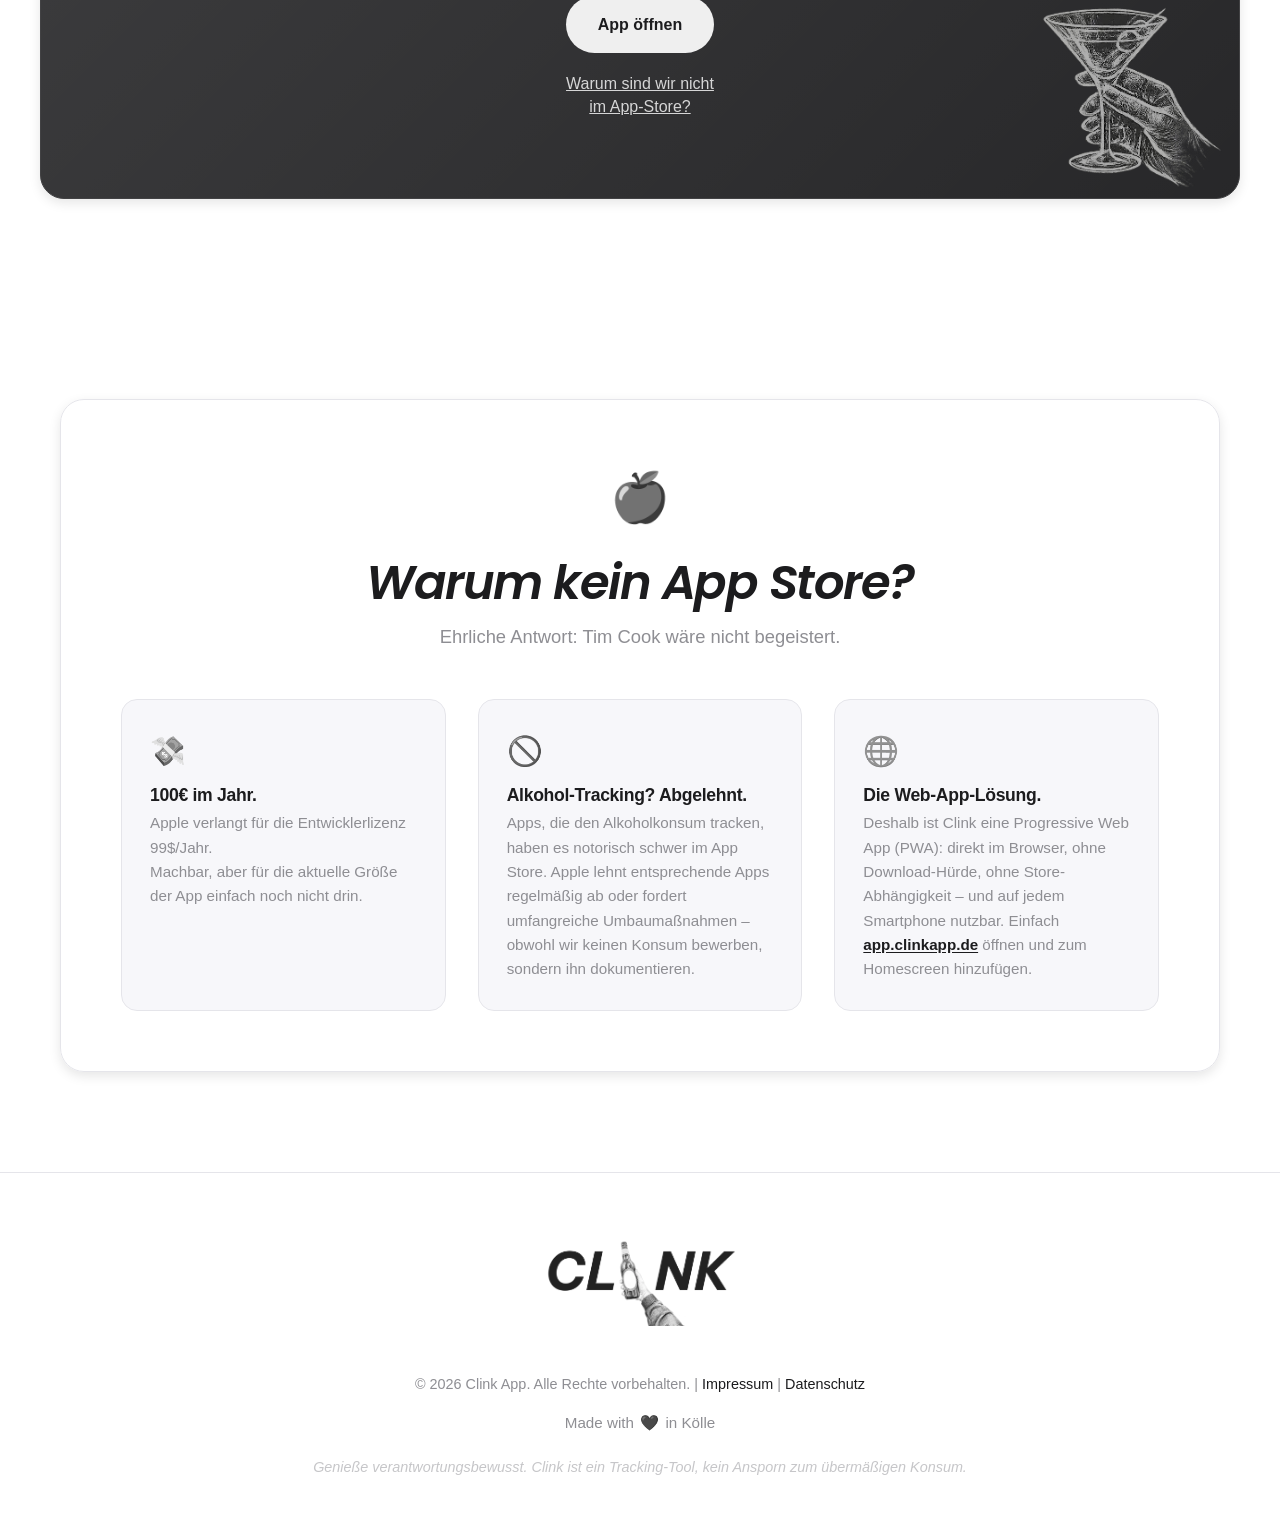
==== commit b3cd1ab3: "add line break" ====
--- a/index.html
+++ b/index.html
@@ -204,7 +204,7 @@
                             <span class="reason-icon">💸</span>
                             <div>
                                 <h3>100€ im Jahr.</h3>
-                                <p>Apple verlangt für die Entwicklerlizenz 99$/Jahr. Machbar aber für die aktuelle Größe der App einfach noch nicht drin.</p>
+                                <p>Apple verlangt für die Entwicklerlizenz 99$/Jahr.<br>Machbar, aber für die aktuelle Größe der App einfach noch nicht drin.</p>
                             </div>
                         </div>
                         <div class="app-store-reason">
